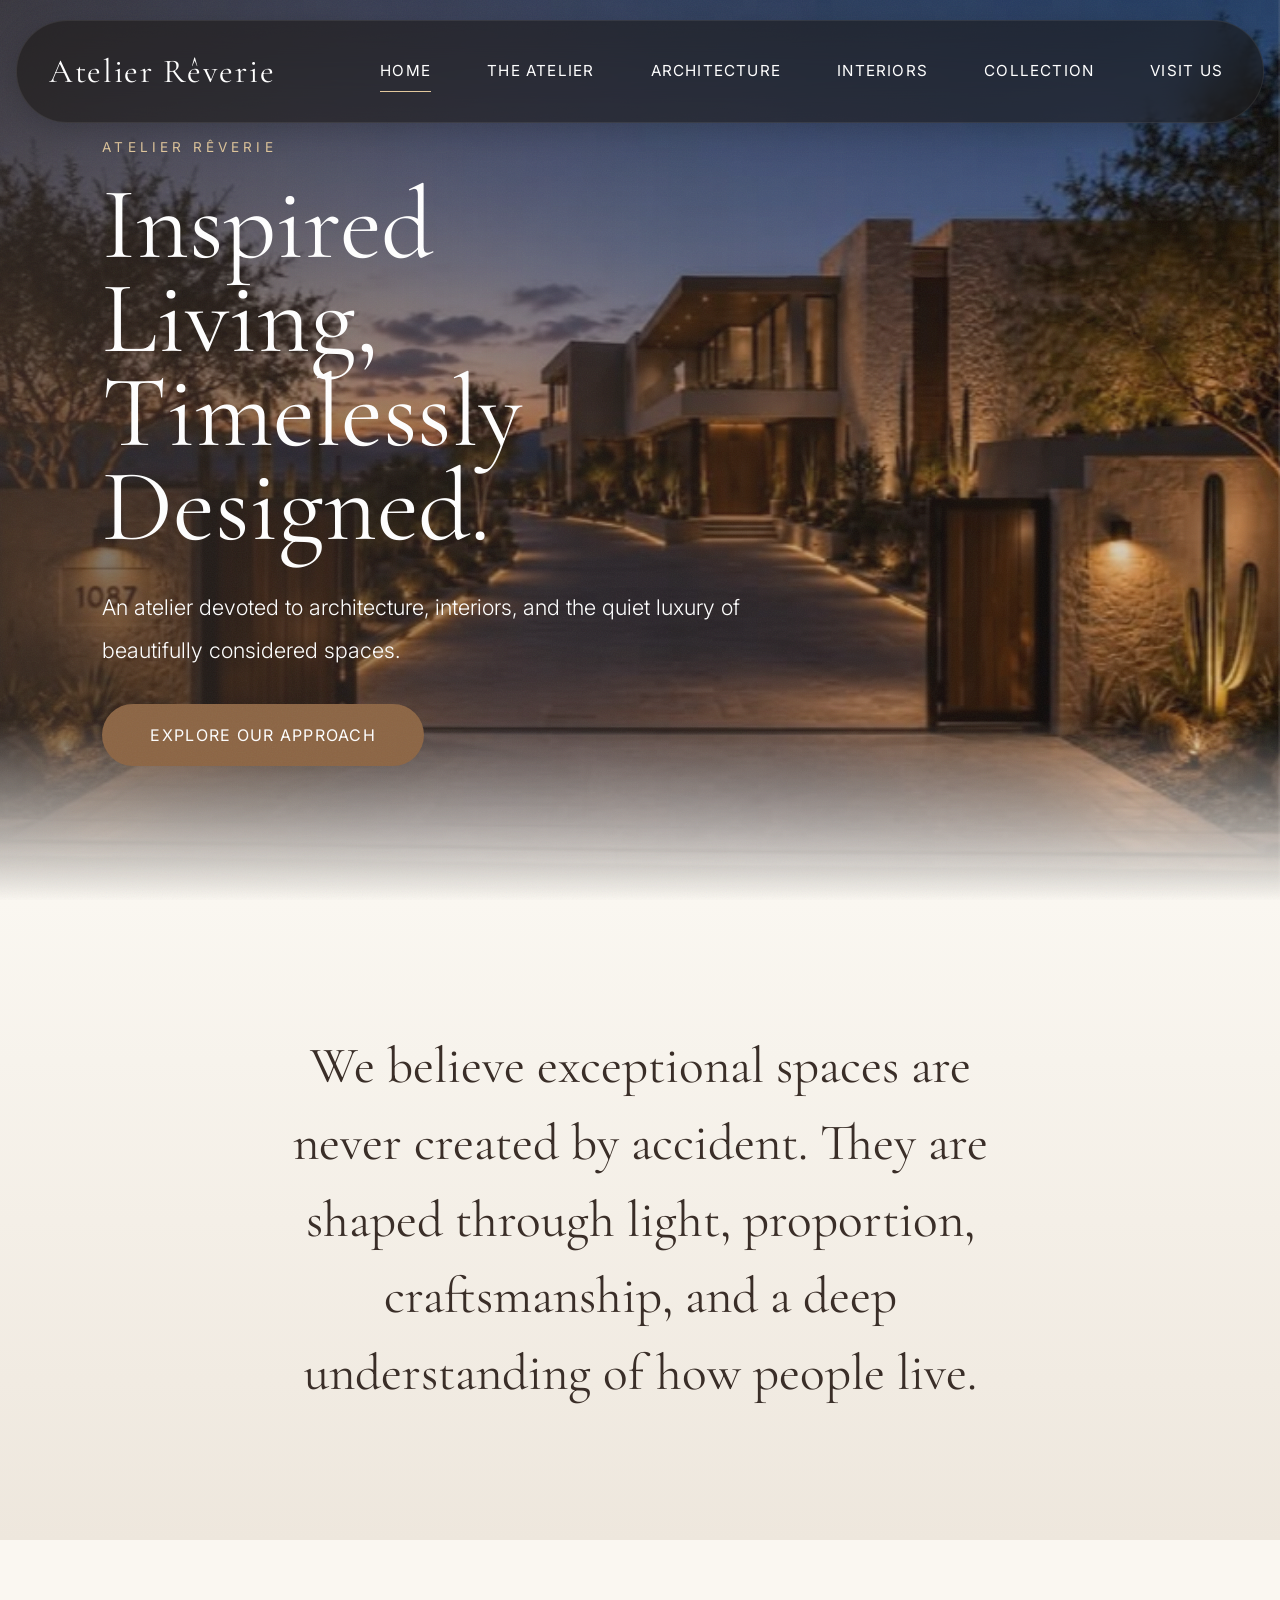
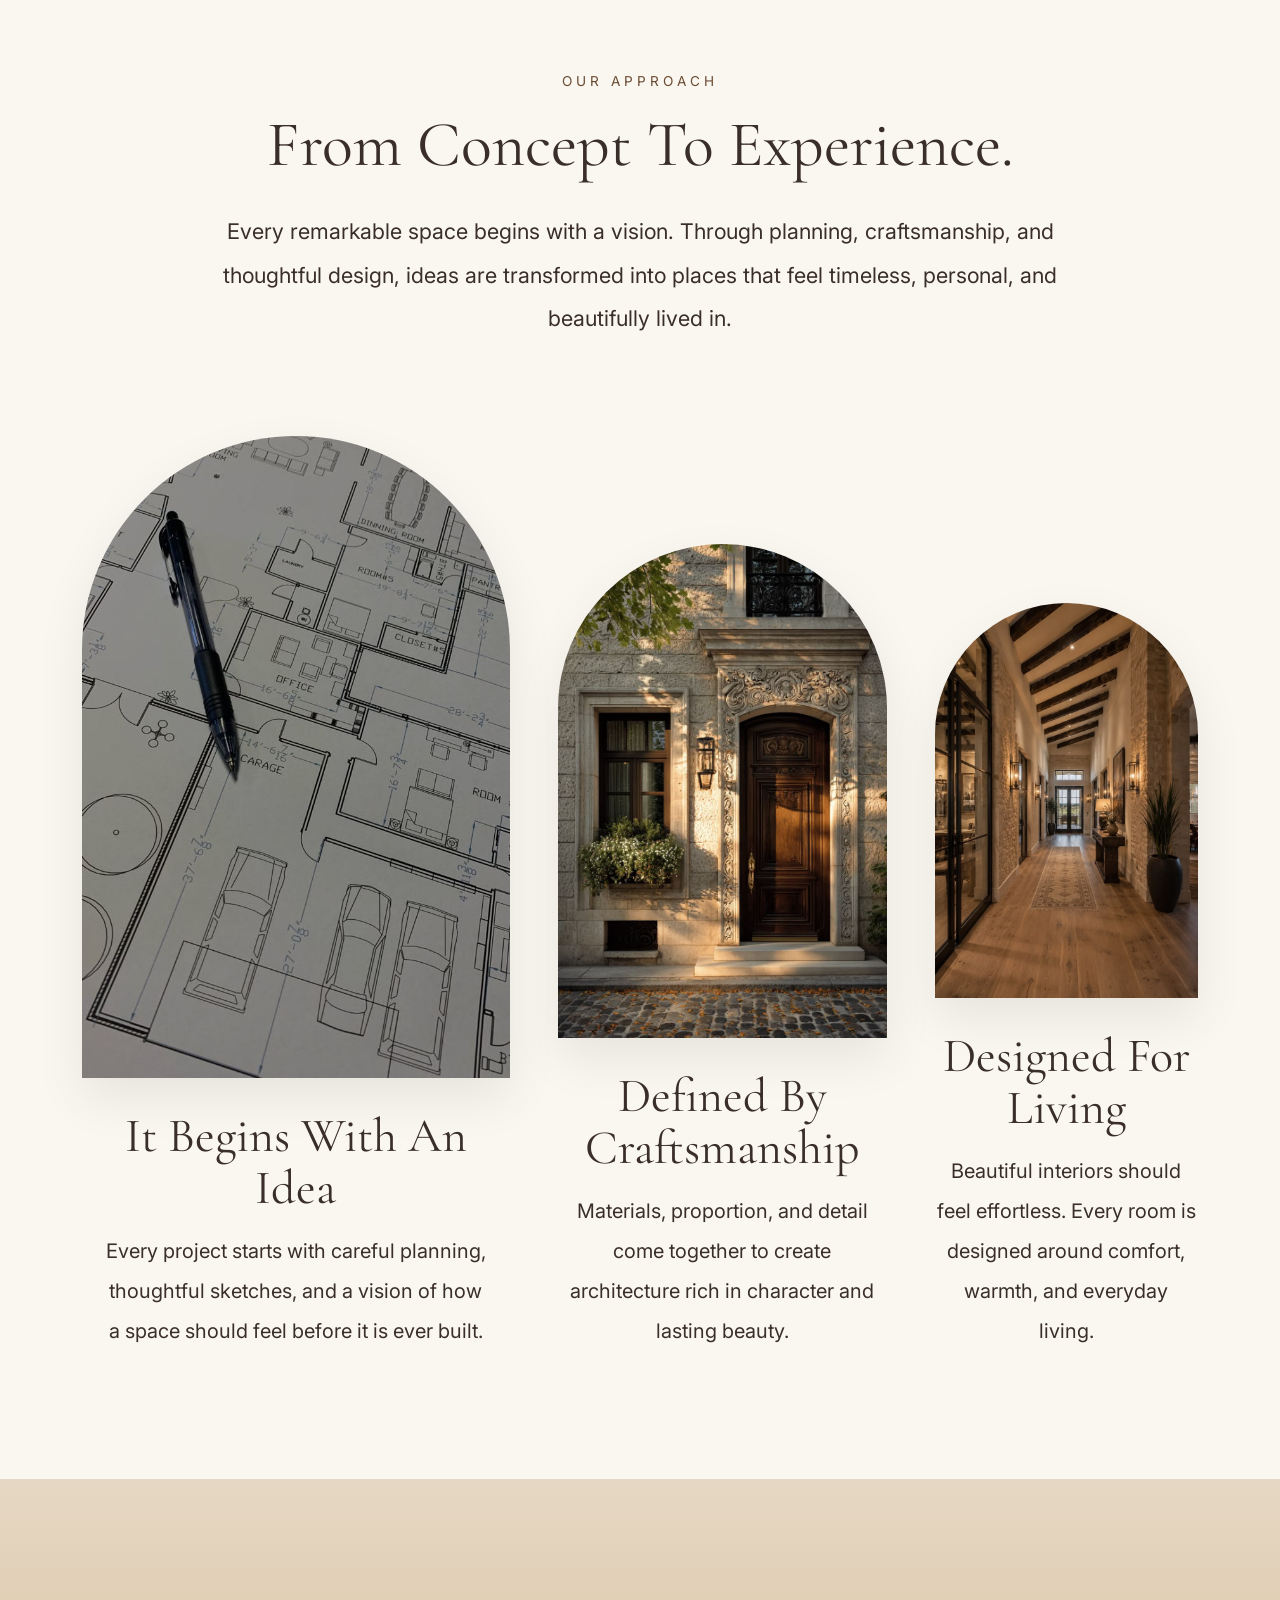
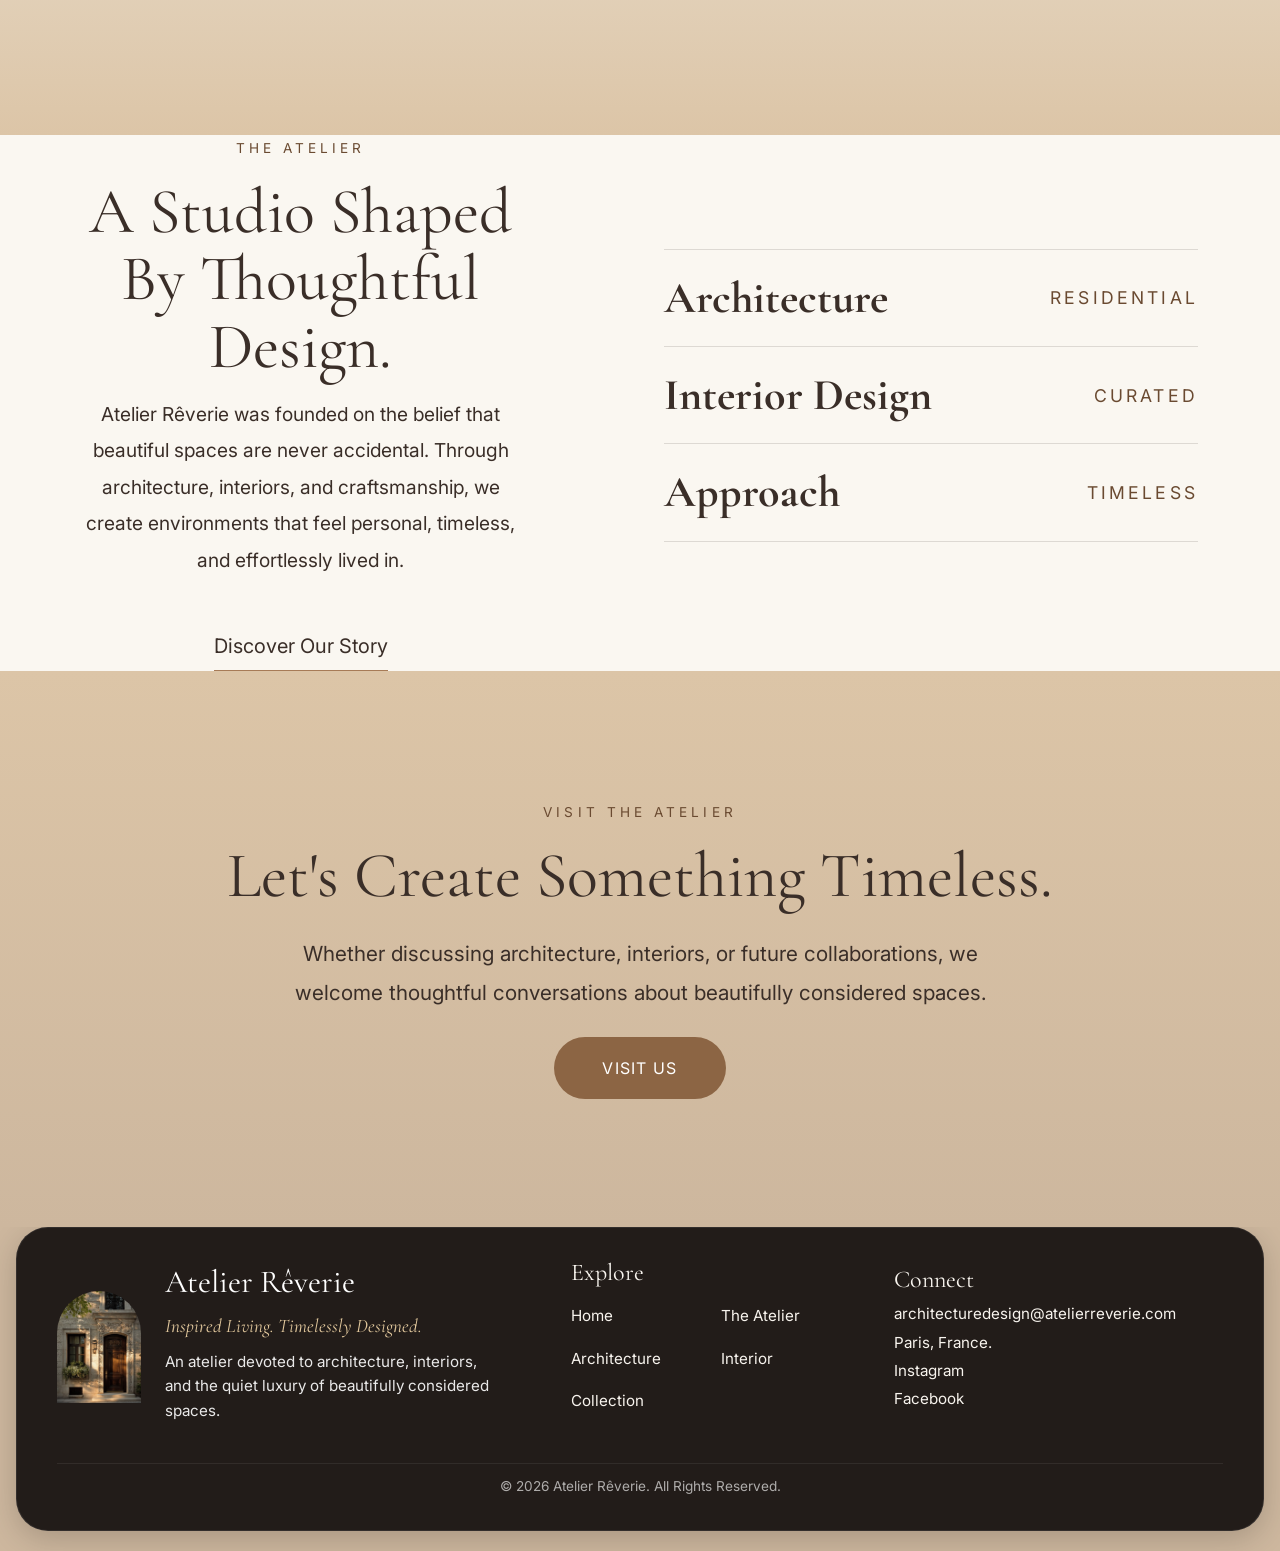
==== index.html @ 996b6b43 "Initial commit: Atelier Reverie website" ====
<!DOCTYPE html>
<html lang="en">
<head>

  <meta charset="utf-8">

  <meta name="viewport" content="width=device-width, initial-scale=1">

  <title>Atelier Rêverie | Inspired living, timelessly designed</title>

  <meta name="description" content="Atelier Rêverie is a Paris architecture and interiors studio creating inspired living, timelessly designed.">

  <link rel="canonical" href="https://example.com/">

  <meta property="og:title" content="Atelier Rêverie">

  <meta property="og:description" content="Inspired living, timelessly designed.">

<link rel="preconnect" href="https://fonts.googleapis.com">

<link rel="preconnect" href="https://fonts.gstatic.com" crossorigin>

<link href="https://fonts.googleapis.com/css2?family=Cormorant+Garamond:wght@400;500&family=Inter:wght@300;400;500&display=swap" rel="stylesheet">

<link href="https://cdn.jsdelivr.net/npm/bootstrap@5.3.3/dist/css/bootstrap.min.css" rel="stylesheet">

<link rel="stylesheet" href="base.css">

<link rel="stylesheet" href="style.css">

<link rel="stylesheet" href="home.css">

<link rel="stylesheet" href="atelier.css">

<link rel= "stylesheet" href="architecture.css">

<link rel= "stylesheet" href= "animations.css">

<link rel="stylesheet" href="contact.css">

<link rel="stylesheet" href="shared.css">



</head>
<body>
  <a class="skip-link" href="#main"></a>

  <!-- ===== HEADER / NAVIGATION ===== -->
  <header class="site-header">
    <nav class="navbar navbar-expand-lg" aria-label="Main navigation">

      <div class="container-xl">

        <a class="navbar-brand" href="index.html">Atelier Rêverie</a>

        <button class="navbar-toggler" type="button"
        
        data-bs-toggle="collapse" 
        
        data-bs-target="#mainNav"
        
        aria-controls="mainNav"
        
        
        aria-expanded="false" aria-label="Toggle navigation">

          <span class="navbar-toggler-icon"></span>

        </button>


        <div class="collapse navbar-collapse justify-content-end"
         id="mainNav">

          <ul class="navbar-nav gap-lg-4">

            <li class="nav-item">

    <a class="nav-link active" href="index.html" aria-current="page">
        Home
    </a>
</li>

<li class="nav-item">
    <a class="nav-link" href="studio.html">
        The Atelier
    </a>
</li>

<li class="nav-item">
    <a class="nav-link" href="architecture.html">
        Architecture
    </a>
</li>

<li class="nav-item">
    <a class="nav-link" href="interior.html">
        Interiors
    </a>
</li>

<li class="nav-item">
    <a class="nav-link" href="collection.html">
        Collection
    </a>
</li>

<li class="nav-item">
    <a class="nav-link" href="contact.html">
         Visit Us
    </a>
</li>

          </ul>
        </div>
      </div>
    </nav>
  </header>

 <main id="main">

    <!-- HERO -->

    <section class="hero" aria-labelledby="hero-title">

        <img
            src="images/hero-image.jpg"
            alt="Luxury contemporary residence illuminated at dusk with warm architecture and landscaped grounds"
            fetchpriority="high">

        <div class="hero__content">

            <span class="section-label">
                ATELIER RÊVERIE
            </span>

            <h1 id="hero-title">
                Inspired Living,<br>
                Timelessly Designed.
            </h1>

            <p>
                An atelier devoted to architecture,
                interiors, and the quiet luxury
                of beautifully considered spaces.
            </p>

            <a href="#approach" class="btn btn-maison">
                Explore Our Approach
            </a>

        </div>

    </section>

    <!-- STATEMENT -->

    <section class="section statement" aria-labelledby="statement-title">

        <div class="container-xl">

            <div class="row justify-content-center">

                <div class="col-lg-8 text-center">

                    <h2 id="statement-title" class="visually-hidden">
                        Our Philosophy
                    </h2>

                    <p class="statement__text">

                        We believe exceptional spaces are never created by accident.
                        They are shaped through light, proportion, craftsmanship,
                        and a deep understanding of how people live.

                    </p>

                </div>

            </div>

        </div>

    </section>

    <!-- OUR APPROACH -->

    <section
        id="approach"
        class="section section--linen"
        aria-labelledby="approach-title">

        <div class="container-xl">

            <div class="text-center mb-5">

                <span class="section-label">
                    OUR APPROACH
                </span>

                <h2 id="approach-title">
                    From Concept To Experience.
                </h2>

                <p class="intro-copy">

                    Every remarkable space begins with a vision.
                    Through planning, craftsmanship, and thoughtful design,
                    ideas are transformed into places that feel timeless,
                    personal, and beautifully lived in.

                </p>

            </div>

            <div class="approach-layout">

                <!-- LARGE -->

                <article class="approach-card approach-card--large">

                    <img
                        src="images/blueprint-image.jpg"
                        alt="Architectural blueprint and planning">

                    <h3>
                        It Begins With An Idea
                    </h3>

                    <p>

                        Every project starts with careful planning,
                        thoughtful sketches, and a vision of how
                        a space should feel before it is ever built.

                    </p>

                </article>

                <!-- MEDIUM -->

                <article class="approach-card approach-card--medium">

                    <img
                        src="images/parisian-door.jpg"
                        alt="Architectural detail and craftsmanship">

                    <h3>
                        Defined By Craftsmanship
                    </h3>

                    <p>

                        Materials, proportion, and detail come together
                        to create architecture rich in character
                        and lasting beauty.

                    </p>

                </article>

                <!-- SMALL -->

                <article class="approach-card approach-card--small">

                    <img
                        src="images/interior-design.jpg"
                        alt="Luxury interior design">

                    <h3>
                        Designed For Living
                    </h3>

                    <p>

                        Beautiful interiors should feel effortless.
                        Every room is designed around comfort,
                        warmth, and everyday living.

                    </p>

                </article>

            </div>

        </div>

    </section>

    <!-- THE ATELIER -->

<section class="section atelier-section" aria-labelledby="studio-title"></section>

        <div class="container-xl">

            <div class="row align-items-center g-5">

                <div class="col-lg-5 text-center">

                    <span class="section-label">
                        THE ATELIER
                    </span>

                    <h2 id="studio-title">
                        A Studio Shaped By Thoughtful Design.
                    </h2>

                    <p>

                        Atelier Rêverie was founded on the belief
                        that beautiful spaces are never accidental.

                        Through architecture, interiors, and craftsmanship,
                        we create environments that feel personal,
                        timeless, and effortlessly lived in.

                    </p>

                    <a class="text-link" href="studio.html">
                        Discover Our Story
                    </a>

                </div>

                <div class="col-lg-6 offset-lg-1">

                    <dl class="facts">

                        <div>
                            <dt>Architecture</dt>
                            <dd>Residential</dd>
                        </div>

                        <div>
                            <dt>Interior Design</dt>
                            <dd>Curated</dd>
                        </div>

                        <div>
                            <dt>Approach</dt>
                            <dd>Timeless</dd>
                        </div>

                    </dl>

                </div>

            </div>

        </div>

    </section>

    <!-- VISIT THE ATELIER -->

    <section class="section visit-studio" aria-labelledby="cta-title">

        <div class="container-xl text-center">

            <span class="section-label">
                VISIT THE ATELIER
            </span>

            <h2 id="cta-title">
                Let's Create Something Timeless.
            </h2>

            <p>

                Whether discussing architecture,
                interiors, or future collaborations,
                we welcome thoughtful conversations
                about beautifully considered spaces.

            </p>

            <a href="contact.html" class="btn btn-maison">
                Visit Us
            </a>

        </div>

    </section>

</main>

 <!-- ===== FOOTER ===== -->
<footer class="site-footer">
  <div class="footer-panel">

    <!-- Brand -->
    <div class="footer-brand-block">
      <img src="images/parisian-door.jpg"
           alt="Carved wooden door of a stone Parisian townhouse"
           class="footer-image" width="84" height="112" loading="lazy">
      <div>
        <p class="footer__brand">Atelier Rêverie</p>
        <p class="footer__tagline">Inspired Living. Timelessly Designed.</p>
        <p class="footer__description">
          An atelier devoted to architecture, interiors, and the quiet luxury of beautifully considered spaces.
        </p>
      </div>
    </div>

    <!-- Navigation -->
    <nav aria-label="Footer navigation">
      <h2 class="footer-heading">Explore</h2>
      <ul class="footer-links">
        <li><a href="index.html">Home</a></li>
        <li><a href="studio.html">The Atelier</a></li>
        <li><a href="architecture.html">Architecture</a></li>
        <li><a href="interior.html">Interior</a></li>
        <li><a href="collection.html">Collection</a></li>
      </ul>
    </nav>

    <!-- Contact -->
    <div>
      <h2 class="footer-heading">Connect</h2>
      <ul class="footer-links footer-links--stack">
        <li><a href="mailto:architecturedesign@atelierreverie.com">architecturedesign@atelierreverie.com</a></li>
        <li>Paris, France.</li>
        <li><a href="#">Instagram</a></li>
        <li><a href="#">Facebook</a></li>
      </ul>
    </div>

    <p class="footer-bottom">&copy; 2026 Atelier Rêverie. All Rights Reserved.</p>
  </div>
</footer>

  <script src="https://cdn.jsdelivr.net/npm/bootstrap@5.3.3/dist/js/bootstrap.bundle.min.js" defer></script>
  <script src="nav.js" defer></script>
  <script src="reveal.js" defer></script>
</body>
</html>
---- base.css ----
/* ========================================
   BASE: reset, grain overlay, accessibility
======================================== */

*,
*::before,
*::after {
    box-sizing: border-box;
}

* {
    margin: 0;
    padding: 0;
}

html {
    scroll-behavior: smooth;
}

/* Film-grain overlay (sits under the fixed header) */
body::before {
    content: "";
    position: fixed;
    inset: 0;
    z-index: 999;
    pointer-events: none;
    opacity: .06;
    background-image: url("data:image/svg+xml,%3Csvg xmlns='http://www.w3.org/2000/svg' width='200' height='200'%3E%3Cfilter id='n'%3E%3CfeTurbulence type='fractalNoise' baseFrequency='.8' numOctaves='2'/%3E%3C/filter%3E%3Crect width='100%25' height='100%25' filter='url(%23n)'/%3E%3C/svg%3E");
}

a {
    transition: color .3s ease, opacity .3s ease;
}

a:focus-visible,
button:focus-visible {
    outline: 2px solid var(--antique-wood);
    outline-offset: 4px;
}

@media (prefers-reduced-motion: reduce) {
    html {
        scroll-behavior: auto;
    }

    *,
    *::before,
    *::after {
        animation-duration: .01ms !important;
        animation-iteration-count: 1 !important;
        transition-duration: .01ms !important;
    }
}
---- style.css ----
:root {
    --ivory-lace: #F8F4EE;
    --soft-linen: #EEE7DD;
    --coconut-cream: #FAF7F1;
    --warm-biscotti: #DCC5A7;
    --oat-latte: #CDB79E;
    --antique-wood: #A77B57;
    --deep-espresso: #3A2E28;
    --savory-sage: #A5AA8A;
    --honey-oatmilk: #E2C89D;

    /* Darker wood tone for small labels (passes contrast on cream and biscotti) */
    --label: #6A4A31;

    /* Scroll blend: each section ends on the colour the next one starts with */
    --blend-0: #FAF7F1;
    --blend-1: #EEE7DD;
    --blend-2: #E6D8C4;
    --blend-3: #DCC5A7;
    --blend-4: #CDB79E;

    --font-display: "Cormorant Garamond", serif;
    --font-body: "Inter", sans-serif;
}

/* ========================================
   BODY
======================================== */

body {
    background: var(--coconut-cream);
    color: var(--deep-espresso);
    font-family: var(--font-body);
    font-size: 1.25rem;
    line-height: 2;
    overflow-x: hidden;
}

/* ========================================
   TYPOGRAPHY
======================================== */

h1,
h2,
h3,
.navbar-brand {
    font-family: var(--font-display);
    font-weight: 400;
}

h1 {
    font-size: clamp(4rem, 8vw, 7rem);
    line-height: .92;
    max-width: 12ch;
    margin-bottom: 1.5rem;
}

h2 {
    font-size: clamp(3rem, 5vw, 5.2rem);
    line-height: 1.05;
    margin-bottom: 1rem;
}

h3 {
    font-size: 2rem;
}

p {
    font-size: 1.2rem;
    line-height: 1.9;
    color: inherit;
}

.hero p,
.site-footer p {
    color: rgba(255, 255, 255, .9);
}

/* ========================================
   HEADER
======================================== */

.site-header {
    position: fixed;
    top: 20px;
    left: 0;
    right: 0;
    z-index: 1000;
}

.navbar {
    width: min(1280px, calc(100% - 2rem));
    margin: auto;
    padding: .75rem 2rem;
    border-radius: 999px;
    background: rgba(25, 20, 18, .55);
    backdrop-filter: blur(20px);
    -webkit-backdrop-filter: blur(20px);
    border: 1px solid rgba(255, 255, 255, .08);
    box-shadow: 0 8px 30px rgba(0, 0, 0, .18);
}

.navbar > .container,
.navbar > .container-xl,
.navbar > .container-fluid {
    max-width: none;
    padding: 0;
}

.navbar-brand {
    color: white !important;
    font-size: 2.1rem;
    letter-spacing: .05em;
}

.nav-link {
    color: white !important;
    font-size: .95rem;
    font-weight: 400;
    letter-spacing: .08em;
    margin-left: 1rem;
    text-transform: uppercase;
    white-space: nowrap;
    transition: .3s ease;
}

.nav-link:hover {
    color: var(--honey-oatmilk) !important;
}

@media (max-width: 991.98px) {
    .navbar { border-radius: 1.75rem; }
    .nav-link { margin-left: 0; }
}

@media (max-width: 576px) {
    .navbar-brand { font-size: 1.8rem; }
}

/* ========================================
   BUTTONS AND LINKS
======================================== */

.btn-maison {
    display: inline-block;
    padding: 1.2rem 3rem;
    background: #8C6544;
    color: white;
    text-decoration: none;
    border: none;
    border-radius: 50px;
    text-transform: uppercase;
    letter-spacing: .08em;
    font-size: 1rem;
    transition: .4s ease;
}

.btn-maison:hover {
    background: #735236;
    transform: translateY(-3px);
    color: white;
}

.text-link {
    display: inline-block;
    margin-top: 2rem;
    font-size: 1.2rem;
    text-decoration: none;
    color: var(--deep-espresso);
    padding-bottom: 4px;
    border-bottom: 1px solid var(--antique-wood);
    transition: .3s ease;
}

.text-link:hover {
    color: var(--antique-wood);
}

/* ========================================
   SECTION SPACING AND LABELS
======================================== */

.section {
    padding: 8rem 0;
}

.section-label {
    display: block;
    margin-bottom: 1rem;
    font-size: .85rem;
    text-transform: uppercase;
    letter-spacing: .3em;
    color: var(--label);
}

.editorial-divider {
    width: 1px;
    height: 120px;
    margin: 0 auto;
    background: var(--antique-wood);
    opacity: .4;
}

/* ========================================
   FOOTER: compact floating panel (mirrors the nav)
======================================== */

.site-footer {
    background: var(--blend-4);
    padding: 0 1rem 1.25rem;
}

.footer-panel {
    max-width: 1280px;
    margin: 0 auto;
    padding: 1.75rem 2.5rem 1rem;
    display: grid;
    grid-template-columns: 1.7fr 1fr 1.2fr;
    gap: 1.5rem 3rem;
    align-items: center;
    border-radius: 2rem;
    background: rgba(25, 20, 18, .95);
    border: 1px solid rgba(255, 255, 255, .08);
    box-shadow: 0 8px 30px rgba(0, 0, 0, .18);
    color: var(--ivory-lace);
}

.footer-panel p {
    line-height: 1.6;
}

.footer-brand-block {
    display: flex;
    align-items: center;
    gap: 1.5rem;
}

.footer-image {
    flex-shrink: 0;
    width: 84px;
    height: 112px;
    object-fit: cover;
    object-position: center top;
    border-radius: 999px 999px 0 0;
}

.footer__brand {
    font-family: var(--font-display);
    font-size: 2rem;
    line-height: 1.1;
    margin-bottom: .25rem;
}

.footer__tagline {
    font-family: var(--font-display);
    font-style: italic;
    font-size: 1.2rem;
    margin-bottom: .5rem;
    color: var(--honey-oatmilk) !important;
}

.footer__description {
    font-size: .95rem;
    max-width: 340px;
}

.footer-heading {
    font-family: var(--font-display);
    font-size: 1.5rem;
    line-height: 1.1;
    margin-bottom: .5rem;
}

.footer-links {
    list-style: none;
    padding: 0;
    display: grid;
    grid-template-columns: 1fr 1fr;
    gap: .15rem 1.5rem;
}

.footer-links a {
    color: var(--ivory-lace);
    text-decoration: none;
    font-size: .95rem;
    line-height: 1.7;
}

.footer-links a:hover {
    color: var(--honey-oatmilk);
}

.footer-links--stack {
    grid-template-columns: 1fr;
}

.footer-links--stack li {
    font-size: .95rem;
    line-height: 1.7;
    overflow-wrap: anywhere;
}

.footer-bottom {
    grid-column: 1 / -1;
    padding-top: .75rem;
    border-top: 1px solid rgba(255, 255, 255, .1);
    text-align: center;
    font-size: .85rem !important;
    opacity: .7;
}

@media (max-width: 991.98px) {
    .footer-panel {
        grid-template-columns: 1fr 1fr;
        padding: 1.5rem;
        border-radius: 1.75rem;
    }

    .footer-brand-block {
        grid-column: 1 / -1;
    }
}

@media (max-width: 576px) {
    .footer-panel {
        grid-template-columns: 1fr;
        gap: 1.25rem;
    }

    .footer-links {
        grid-template-columns: 1fr 1fr;
    }
}
---- home.css ----
/* ========================================
   HERO (bottom edge fades into the next section)
======================================== */

.hero {
    position: relative;
    min-height: 100vh;
    display: flex;
    align-items: center;
    overflow: hidden;
}

.hero img {
    position: absolute;
    inset: 0;
    width: 100%;
    height: 100%;
    object-fit: cover;
    object-position: center center;
}

.hero::after {
    content: "";
    position: absolute;
    inset: 0;
    background: linear-gradient(
        90deg,
        rgba(58, 46, 40, .70) 0%,
        rgba(58, 46, 40, .35) 50%,
        rgba(58, 46, 40, .15) 100%
    );
}

.hero::before {
    content: "";
    position: absolute;
    left: 0;
    right: 0;
    bottom: 0;
    height: 180px;
    z-index: 1;
    pointer-events: none;
    background: linear-gradient(180deg, rgba(250, 247, 241, 0) 0%, var(--blend-0) 100%);
}

.hero__content {
    position: relative;
    z-index: 2;
    color: white;
    max-width: 850px;
    margin-left: 8%;
}

.hero p {
    max-width: 650px;
    font-size: 1.35rem;
    line-height: 2;
    font-weight: 300;
    margin: 2rem 0;
    color: rgba(255, 255, 255, .92);
}

/* ========================================
   PHILOSOPHY   (cream to linen)
======================================== */

.statement {
    background: linear-gradient(180deg, var(--blend-0) 0%, var(--blend-1) 100%);
    text-align: center;
}

.statement__text {
    font-family: var(--font-display);
    font-size: clamp(2.25rem, 4vw, 3.3rem);
    line-height: 1.5;
    max-width: 1000px;
    margin: auto;
}

/* ========================================
   OUR APPROACH   (linen to sand)
======================================== */

.approach-section {
    background: linear-gradient(180deg, var(--blend-1) 0%, var(--blend-2) 100%);
}

.intro-copy {
    max-width: 850px;
    margin: 2rem auto 0;
    text-align: center;
    font-size: 1.35rem;
    line-height: 2;
    color: var(--deep-espresso);
}

.approach-layout {
    display: grid;
    grid-template-columns: 1.3fr 1fr .8fr;
    gap: 3rem;
    align-items: end;
    margin-top: 6rem;
}

.approach-card {
    text-align: center;
}

.approach-card img {
    width: 100%;
    height: auto;
    aspect-ratio: 2 / 3;
    object-fit: cover;
    object-position: center;
    border-radius: 999px 999px 0 0;
    margin-bottom: 2rem;
    box-shadow: 0 20px 50px rgba(0, 0, 0, .08);
    transition: transform .5s ease, box-shadow .5s ease;
}

.approach-card:hover img {
    transform: translateY(-10px);
    box-shadow: 0 35px 70px rgba(0, 0, 0, .15);
}

.approach-card h3 {
    font-family: var(--font-display);
    font-size: 3rem;
    line-height: 1.1;
    margin-bottom: 1rem;
}

.approach-card p {
    max-width: 380px;
    margin: auto;
    font-size: 1.25rem;
    line-height: 2;
}

/* ========================================
   THE ATELIER   (sand to biscotti)
======================================== */

.atelier-section {
    background: linear-gradient(180deg, var(--blend-2) 0%, var(--blend-3) 100%);
}

.atelier-section h2 {
    color: var(--deep-espresso);
}

.atelier-section p {
    color: #4b3a31;
    font-size: 1.35rem;
    line-height: 2;
    max-width: 650px;
    margin-left: auto;
    margin-right: auto;
}

.facts {
    border-top: 1px solid rgba(58, 46, 40, .15);
}

.facts > div {
    display: flex;
    justify-content: space-between;
    align-items: center;
    padding: 1.5rem 0;
    border-bottom: 1px solid rgba(58, 46, 40, .15);
}

.facts dt {
    font-family: var(--font-display);
    font-size: 2.75rem;
    line-height: 1.1;
    color: var(--deep-espresso);
}

.facts dd {
    margin: 0;
    font-size: 1.1rem;
    text-transform: uppercase;
    letter-spacing: .18em;
    color: var(--label);
}

/* ========================================
   VISIT THE ATELIER   (biscotti to oat latte)
======================================== */

.visit-studio {
    background: linear-gradient(180deg, var(--blend-3) 0%, var(--blend-4) 100%);
    text-align: center;
}

.visit-studio h2 {
    color: var(--deep-espresso);
}

.visit-studio p {
    max-width: 750px;
    margin: 1.5rem auto;
    font-size: 1.3rem;
}

.visit-info {
    margin-top: 3rem;
    display: flex;
    justify-content: center;
    gap: 4rem;
    flex-wrap: wrap;
}

.visit-info p {
    margin: 0;
}

/* ========================================
   MOBILE
======================================== */

@media (max-width: 992px) {
    .approach-layout {
        grid-template-columns: 1fr;
        gap: 4rem;
    }

    .approach-card img {
        max-width: 450px;
        margin: 0 auto 2rem;
        height: auto !important;
    }
}

@media (max-width: 768px) {
    .hero {
        text-align: center;
    }

    .hero::before {
        height: 120px;
    }

    .hero__content {
        margin: 0 auto;
        padding: 0 2rem;
    }

    .hero h1 {
        max-width: none;
        font-size: clamp(3.5rem, 12vw, 5rem);
    }

    .hero p {
        font-size: 1.15rem;
        max-width: 100%;
    }

    .intro-copy {
        font-size: 1.15rem;
        padding: 0 1rem;
    }

    .approach-card h3 {
        font-size: 2.25rem;
    }

    .approach-card p {
        max-width: 100%;
        padding: 0 1rem;
    }

    .facts dt {
        font-size: 2rem;
    }

    .facts dd {
        font-size: .95rem;
    }

    .visit-info {
        flex-direction: column;
        gap: 1rem;
    }
}

/* Brand text always readable on the brown */
.navbar-brand,


.navbar-brand:hover,

.navbar-brand:focus { color: #fff !important;
 }

.hero__content,

.hero__content h1,

.hero__content p { color: #fff; 
}

.hero .section-label
 { color: var(--honey-oatmilk);
 }

.site-footer .footer__brand { 
    color: #fff; }
---- atelier.css ----
/* ========================================
   THE ATELIER PAGE
======================================== */

:root {
    --blend-2b: #E1CEB5;
}

/* ========================================
   IMAGES
======================================== */

.arch-img {
    display: block;
    width: 100%;
    height: auto;
    aspect-ratio: 2 / 3;
    object-fit: cover;

    border-radius: 999px 999px 0 0;

    box-shadow:
        0 25px 60px rgba(0,0,0,.08);
}

/* ========================================
   PAGE HERO
======================================== */

.page-hero {

    padding: 11rem 0 7rem;

    background:
    linear-gradient(
        180deg,
        var(--blend-0) 0%,
        var(--blend-1) 100%
    );
}

.page-hero__grid {

    display: grid;

    grid-template-columns: 1.3fr .7fr;

    gap: 5rem;

    align-items: center;
}

.page-hero h1 {

    max-width: 10ch;

    font-size: clamp(5rem, 10vw, 8rem);

    line-height: .92;
}

.page-hero p {

    max-width: 650px;

    font-size: 1.35rem;

    line-height: 2;
}

.page-hero__media {

    max-width: 400px;

    margin-left: auto;
}

/* ====
   PHILOSOPHY
====*/

.philosophy {

    background:
    linear-gradient(
        180deg,
        var(--blend-1) 0%,
        var(--blend-2) 100%
    );
}

.philosophy__grid {

    display: grid;

    grid-template-columns: .9fr 1.1fr;

    gap: 7rem;

    align-items: center;
}
.philosophy > .container-xl{

    max-width: 1350px;

}

.text-link{

    display:inline-block;

    margin-top:2rem;

    font-size:1.25rem;

    text-decoration:none;

    color:var(--deep-espresso);

    border-bottom:1px solid var(--antique-wood);

    padding-bottom:4px;

    transition:.3s ease;
}

.philosophy .text-link,
.work-section .text-link{

    display:block;

    width:fit-content;

    margin:2.5rem auto 0;

}



.text-link:hover{

    background:var(--antique-wood);

    color:white;

}

.philosophy figure {

    max-width: 420px;
    margin-left: auto;
}

.philosophy h2 {

    font-size: clamp(3rem, 5vw, 5rem);

    line-height: 1.05;
}

.philosophy p {

    max-width: 650px;

    margin-bottom: 1.5rem;

    font-size: 1.35rem;

    line-height: 2;
}



/* ========================================
   HOW WE WORK
======================================== */

.work-section {

    background:
    linear-gradient(
        180deg,
        var(--blend-2) 0%,
        var(--blend-2b) 100%
    );
}

.work-section h2 {

    font-size: clamp(3rem, 5vw, 5rem);

    line-height: 1.05;
}

.work-grid {

    display: grid;

    grid-template-columns: repeat(12, 1fr);

    column-gap: 2rem;

    row-gap: 3rem;

    margin-top: 4rem;
}

.work-fig img {

    display: block;

    width: 100%;

    height: auto;

    object-fit: cover;

    filter: sepia(.15) saturate(.9);
}

.work-fig figcaption {

    display: flex;

    justify-content: space-between;

    margin-top: .75rem;

    padding-top: .6rem;

    border-top: 1px solid rgba(58,46,40,.4);

    font-size: .85rem;

    letter-spacing: .14em;

    text-transform: uppercase;
}

.work-fig--materials {

    grid-column: 1 / span 8;

    grid-row: 1;
}

.work-fig--materials img {

    aspect-ratio: 3 / 2;
}

.work-fig--model {

    grid-column: 9 / span 4;

    grid-row: 1 / span 2;

    margin-top: 6rem;
}

.work-fig--model img {

    aspect-ratio: 2 / 3;
}

.work-note {

    grid-column: 1 / span 4;

    grid-row: 2;

    align-self: end;
}

.work-note h3 {

    font-size: 2.8rem;

    line-height: 1.1;

    margin-bottom: 1rem;

    font-family: var(--font-display);
}

.work-note p {

    font-size: 1.35rem;

    line-height: 2;
}

.work-fig--drawings {

    grid-column: 5 / span 4;

    grid-row: 2;
}

.work-fig--drawings img {

    aspect-ratio: 2 / 3;
}

/* ========================================
   PROCESS TIMELINE
======================================== */

.timeline-section {

    background:
    linear-gradient(
        180deg,
        var(--blend-2b) 0%,
        var(--blend-3) 100%
    );
}

.timeline-section h2 {

    font-size: clamp(3rem, 5vw, 5rem);

    line-height: 1.05;
}

.timeline {

    position: relative;

    max-width: 950px;

    margin: 4rem 0 0;

    padding: 0;

    list-style: none;
}

.timeline::before {

    content: "";

    position: absolute;

    top: .5rem;

    bottom: .5rem;

    left: calc(7rem + 1.25rem);

    width: 1px;

    background: var(--antique-wood);

    opacity: .5;
}

.timeline li {

    position: relative;

    display: grid;

    grid-template-columns: 7rem 1fr;

    gap: 0 2.5rem;

    align-items: baseline;

    padding: 1.5rem 0;
}

.timeline li::after {

    content: "";

    position: absolute;

    top: 2.4rem;

    left: calc(7rem + 1.25rem - 5px);

    width: 11px;

    height: 11px;

    border-radius: 50%;

    background: var(--antique-wood);
}

.timeline__year {

    font-family: var(--font-display);

    font-size: 3rem;

    line-height: 1;

    color: var(--antique-wood);
}

.timeline li p {

    max-width: 650px;

    font-size: 1.35rem;

    line-height: 2;
}

/* ========================================
   THE STUDIO
======================================== */

.team-section {

    background:
    linear-gradient(
        180deg,
        #dcc5a7 0%,
        #d2b998 100%
    );
}

.team-section h2 {

    font-size: clamp(3rem, 5vw, 5rem);

    line-height: 1.05;
}

.team-intro {

    max-width: 850px;

    margin: 3rem auto 0;

    text-align: center;

    font-size: 1.35rem;

    line-height: 2;
}

/* ========================================
   CTA
======================================== */

.atelier-cta {

    background: var(--blend-4);

    text-align: center;
}

.atelier-cta h2 {

    font-size: clamp(3rem, 5vw, 5rem);

    line-height: 1.05;
}

.atelier-cta p {

    max-width: 650px;

    margin: 0 auto 2rem;

    font-size: 1.35rem;

    line-height: 2;
}

/* ========================================
   MOBILE
======================================== */

@media (max-width: 991.98px) {

    .page-hero {

        padding: 9rem 0 5rem;
    }

    .page-hero__grid,
    .philosophy__grid {

        grid-template-columns: 1fr;

        gap: 3rem;
    }

    .page-hero__media {

        max-width: 340px;

        margin: 0;
    }

    .work-grid {

        grid-template-columns: repeat(6, 1fr);

        column-gap: 1.5rem;
    }

    .work-fig--materials {
        grid-column: 1 / -1;
    }

    .work-fig--model {
        grid-column: 1 / span 3;
        grid-row: auto;
        margin-top: 0;
        order: 2;
    }

    .work-fig--drawings {
        grid-column: 4 / span 3;
        grid-row: auto;
        order: 3;
    }

    .work-note {
        grid-column: 1 / -1;
        grid-row: auto;
        order: 4;
    }
}

@media (max-width: 768px) {

    .page-hero h1 {

        font-size: clamp(3.5rem, 12vw, 5rem);
    }

    .page-hero p,
    .philosophy p,
    .timeline li p,
    .work-note p,
    .team-intro,
    .atelier-cta p {

        font-size: 1.15rem;

        line-height: 1.9;
    }

    .work-note h3 {

        font-size: 2.2rem;
    }
}

@media (max-width: 576px) {

    .timeline::before,
    .timeline li::after {

        display: none;
    }

    .timeline li {

        grid-template-columns: 1fr;
    }

    .work-fig--model,
    .work-fig--drawings {

        grid-column: 1 / -1;
    }
}
.page-hero { padding: 9rem 0 4.5rem; }
.philosophy, 
.work-section, 
.timeline-section, 
.team-section,
 .atelier-cta {
     padding: 5.5rem 0; }
.work-grid { margin-top: 3rem; row-gap: 2rem; }
.work-fig--model { margin-top: 3.5rem; }
---- architecture.css ----
/*============
   ARCHITECTURE PAGE
========= */

section {
    position: relative;
}

/* =================
   IMAGE SYSTEM
====================*/

.plate {
    margin: 0;
}

.plate img {
    display: block;
    width: 100%;
    height: auto;
    object-fit: cover;
    border-radius: 18px;
    filter: sepia(.12) saturate(.94);
    transition: transform .9s ease, filter .9s ease;
}

.plate:hover img {
    transform: scale(1.02);
    filter: sepia(0) saturate(1.05);
}

.plate figcaption {
    position: relative;
    z-index: 1;
    margin-top: 1rem;
    padding-top: .9rem;
    display: flex;
    justify-content: space-between;
    gap: 1rem;
    border-top: 1px solid rgba(58, 46, 40, .35);
    font-size: .8rem;
    letter-spacing: .16em;
    text-transform: uppercase;
    color: var(--label);
}

.curtain[data-reveal].is-armed {
    opacity: 1;
    transform: none;
}

@keyframes uncover {
    from { clip-path: inset(0 0 100% 0); }
    to   { clip-path: inset(0); }
}

@supports (animation-timeline: view()) {
    .curtain img {
        animation: uncover linear both;
        animation-timeline: view();
        animation-range: entry 0% entry 60%;
    }
}

/* ========================================
   HERO   (fades into the first stage)
======================================== */

.arch-hero {
    position: relative;
    min-height: 100vh;
    display: flex;
    align-items: flex-end;
    overflow: hidden;
    color: white;
    background: var(--deep-espresso);
}

.arch-hero > img {
    position: absolute;
    inset: 0;
    width: 100%;
    height: 100%;
    object-fit: cover;
    object-position: center 55%;
    animation: settle 2.8s ease-out both;
}

.arch-hero::after {
    content: "";
    position: absolute;
    inset: 0;
    background: linear-gradient(180deg, rgba(58, 46, 40, .45) 0%, rgba(58, 46, 40, .15) 40%, rgba(58, 46, 40, .65) 100%);
}

.arch-hero::before {
    content: "";
    position: absolute;
    left: 0;
    right: 0;
    bottom: 0;
    height: 180px;
    z-index: 1;
    pointer-events: none;
    background: linear-gradient(180deg, rgba(250, 247, 241, 0) 0%, var(--blend-0) 100%);
}

.arch-hero__content {
    position: relative;
    z-index: 2;
    width: 100%;
    padding: 0 8% 10rem;
}

.arch-hero__content > * {
    animation: rise 1.1s ease-out both;
}

.arch-hero__content > :nth-child(1) { animation-delay: .3s; }
.arch-hero__content > :nth-child(2) { animation-delay: .5s; }
.arch-hero__content > :nth-child(3) { animation-delay: .8s; }

.arch-hero .section-label {
    color: var(--honey-oatmilk);
}

.arch-hero h1 {
    max-width: 11ch;
    margin-bottom: 2rem;
    font-size: clamp(4.5rem, 11vw, 9rem);
    line-height: .9;
}

/* ========================================
   STAGES   (each ends on the colour the next begins with)
======================================== */

.stage--begin { background: linear-gradient(180deg, var(--blend-0) 0%, var(--blend-1) 100%); }
.stage--plan  { background: linear-gradient(180deg, var(--blend-1) 0%, var(--blend-2) 100%); }
.stage--build { background: linear-gradient(180deg, var(--blend-2) 0%, var(--blend-3) 100%); }
.stage--home  { background: linear-gradient(180deg, var(--blend-3) 0%, var(--blend-4) 100%); }

/* ========================================
   PAIR: one wide image beside one that fills the same height
======================================== */

.pair {
    display: grid;
    grid-template-columns: repeat(12, 1fr);
    column-gap: 2.5rem;
    align-items: stretch;
    margin-top: 3.5rem;
}

.pair .plate {
    display: flex;
    flex-direction: column;
}

.pair__wide {
    grid-column: 1 / span 7;
}

.pair__wide > img {
    flex: none;
    height: auto;
    aspect-ratio: 3 / 2;
}

.pair__narrow {
    grid-column: 8 / span 5;
}

.pair__narrow img {
    flex: 1 1 0;
    height: 0;
    min-height: 0;
    object-position: 55% center;
}

.pair--home .pair__wide { grid-column: 1 / span 8; }
.pair--home .pair__narrow { grid-column: 9 / span 4; }
.pair--home .pair__narrow img { object-position: center 30%; }

/* ========================================
   THE PLAN
======================================== */

.plan__hero {
    margin-top: 3.5rem;
}

.plan__hero img {
    aspect-ratio: 2 / 1;
    object-position: center 65%;
}

.plan__rooms {
    display: grid;
    grid-template-columns: repeat(3, 1fr);
    gap: 2.5rem;
    margin-top: 3rem;
}

.plan__rooms img {
    aspect-ratio: 4 / 3;
    filter: none;
}

/* ========================================
   THE BUILD
======================================== */

.build__wide {
    margin-top: 3.5rem;
}

.build__wide img {
    aspect-ratio: 2 / 1;
    object-position: center 55%;
}

.steps {
    display: grid;
    grid-template-columns: repeat(4, 1fr);
    gap: 2rem;
    margin: 3.5rem 0 0;
    padding: 0;
    list-style: none;
}

.steps li {
    position: relative;
    padding-top: 1.5rem;
    border-top: 1px solid rgba(58, 46, 40, .45);
    font-family: var(--font-display);
    font-size: 2rem;
}

.steps li::before {
    content: "";
    position: absolute;
    top: -6px;
    left: 0;
    width: 11px;
    height: 11px;
    border-radius: 50%;
    background: var(--antique-wood);
}

/* ========================================
   THE HOME: slider, courtyard, gallery
======================================== */

.compare {
    --pos: 50%;
    position: relative;
    flex: none;
    aspect-ratio: 3 / 2;
    overflow: hidden;
    border-radius: 18px;
    background: var(--soft-linen);
}

.compare .compare__img {
    position: absolute;
    inset: 0;
    width: 100%;
    height: 100%;
    aspect-ratio: auto;
    border-radius: 0;
    transform: none;
}

.compare:hover .compare__img {
    transform: none;
}

.compare__after {
    clip-path: inset(0 0 0 var(--pos));
}

.compare__handle {
    position: absolute;
    top: 0;
    bottom: 0;
    left: var(--pos);
    width: 2px;
    background: #fff;
    transform: translateX(-1px);
    pointer-events: none;
}

.compare__handle::after {
    content: "\2194";
    position: absolute;
    top: 50%;
    left: 50%;
    width: 46px;
    height: 46px;
    display: flex;
    align-items: center;
    justify-content: center;
    transform: translate(-50%, -50%);
    border-radius: 50%;
    background: #fff;
    color: var(--deep-espresso);
    font-size: 1.2rem;
    box-shadow: 0 4px 18px rgba(58, 46, 40, .3);
}

.compare:focus-within .compare__handle::after {
    outline: 2px solid var(--antique-wood);
    outline-offset: 3px;
}

.compare__tag {
    position: absolute;
    top: 1rem;
    padding: .25rem .8rem;
    border-radius: 999px;
    background: rgba(58, 46, 40, .75);
    color: var(--coconut-cream);
    font-size: .75rem;
    letter-spacing: .16em;
    text-transform: uppercase;
    pointer-events: none;
}

.compare__tag--before { left: 1rem; }
.compare__tag--after { right: 1rem; }

.compare__range {
    position: absolute;
    inset: 0;
    width: 100%;
    height: 100%;
    margin: 0;
    opacity: 0;
    cursor: ew-resize;
}

.home__gallery {
    display: grid;
    grid-template-columns: repeat(3, 1fr);
    gap: 2.5rem;
    margin-top: 3.5rem;
}

.home__gallery img {
    aspect-ratio: 4 / 5;
}

.pos-left { object-position: 35% center; }
.pos-right { object-position: 70% center; }

/* ========================================
   CALL TO ACTION   (flat oat latte, meets the footer)
======================================== */

.arch-cta {
    padding: 7rem 0;
    background: var(--blend-4);
    text-align: center;
}

.arch-cta h2 {
    max-width: 16ch;
    margin: 0 auto 2rem;
}

/* ========================================
   STAGE MARKER (right edge, wide screens only)
======================================== */

.journey {
    position: fixed;
    top: 50%;
    right: 1rem;
    z-index: 900;
    transform: translateY(-50%);
    opacity: 0;
    visibility: hidden;
    transition: opacity .5s ease, visibility .5s ease;
}

.journey.is-visible {
    opacity: 1;
    visibility: visible;
}

.journey ol {
    display: flex;
    flex-direction: column;
    align-items: flex-end;
    gap: 1.4rem;
    margin: 0;
    padding: 0;
    list-style: none;
}

.journey a {
    display: flex;
    align-items: center;
    gap: .75rem;
    text-decoration: none;
    font-size: .75rem;
    letter-spacing: .16em;
    text-transform: uppercase;
    color: var(--deep-espresso);
}

.journey a::after {
    content: "";
    width: 12px;
    height: 12px;
    border: 1px solid var(--deep-espresso);
    border-radius: 50%;
    transition: background .3s ease;
}

.journey a span {
    opacity: 0;
    transform: translateX(.5rem);
    transition: opacity .3s ease, transform .3s ease;
}

.journey a:hover span,
.journey a:focus-visible span,
.journey a[aria-current="true"] span {
    opacity: 1;
    transform: none;
}

.journey a[aria-current="true"]::after {
    background: #C99191;
}

@media (max-width: 1399.98px) {
    .journey { display: none; }
}

/*========================================
   TABLETS
========================================*/

@media (max-width: 991.98px) {
    .pair {
        grid-template-columns: 1fr;
        row-gap: 2.5rem;
    }

    .pair__wide,
    .pair__narrow,
    .pair--home .pair__wide,
    .pair--home .pair__narrow {
        grid-column: auto;
    }

    .pair__narrow img {
        flex: none;
        height: auto;
        aspect-ratio: 4 / 3;
    }

    .pair--home .pair__narrow img {
        aspect-ratio: 4 / 5;
    }

    .steps {
        grid-template-columns: repeat(2, 1fr);
        row-gap: 2.5rem;
    }
}

/*========================================
   MOBILE
========================================*/

@media (max-width: 767.98px) {
    .plan__rooms,
    .home__gallery {
        grid-template-columns: 1fr;
        gap: 2rem;
    }

    .plan__hero img,
    .build__wide img {
        aspect-ratio: 4 / 3;
    }

    .home__gallery img {
        aspect-ratio: 4 / 3;
    }
}

@media (max-width: 575.98px) {
    .arch-hero__content {
        padding-bottom: 8rem;
    }

    .steps li {
        font-size: 1.6rem;
    }
}
---- animations.css ----
/* ========================================
   ANIMATIONS (load this file last)
======================================== */

@keyframes settle {
    from { transform: scale(1.06); }
    to   { transform: scale(1); }
}

@keyframes rise {
    from { opacity: 0; transform: translateY(1.5rem); }
    to   { opacity: 1; transform: none; }
}

/* Homepage hero: image settles, text rises in sequence */
.hero > img {
    animation: settle 2.4s ease-out both;
}

.hero__content > * {
    animation: rise 1.1s ease-out both;
}

.hero__content > :nth-child(1) { animation-delay: .3s; }
.hero__content > :nth-child(2) { animation-delay: .5s; }
.hero__content > :nth-child(3) { animation-delay: .7s; }
.hero__content > :nth-child(4) { animation-delay: .9s; }

/* Inner page hero */
.page-hero__text > * {
    animation: rise 1.1s ease-out both;
}

.page-hero__text > :nth-child(1) { animation-delay: .2s; }
.page-hero__text > :nth-child(2) { animation-delay: .4s; }
.page-hero__text > :nth-child(3) { animation-delay: .6s; }

.page-hero__media {
    animation: rise 1.3s .5s ease-out both;
}

/* Scroll reveal (needs js/reveal.js and a data-reveal attribute) */
.js [data-reveal] {
    opacity: 0;
    transform: translateY(1.5rem);
    transition: opacity .9s ease, transform .9s ease;
}

.js [data-reveal].is-visible {
    opacity: 1;
    transform: none;
}

/* Never hide content if scripts are off */
@media (scripting: none) {
    [data-reveal] {
        opacity: 1;
        transform: none;
    }
}

/* ========================================
   ANIMATIONS (load this file last)
======================================== */

@keyframes settle {
    from { transform: scale(1.06); }
    to   { transform: scale(1); }
}

@keyframes rise {
    from { opacity: 0; transform: translateY(1.5rem); }
    to   { opacity: 1; transform: none; }
}

/* Homepage hero: image settles, text rises in sequence */
.hero > img {
    animation: settle 2.4s ease-out both;
}

.hero__content > * {
    animation: rise 1.1s ease-out both;
}

.hero__content > :nth-child(1) { animation-delay: .3s; }
.hero__content > :nth-child(2) { animation-delay: .5s; }
.hero__content > :nth-child(3) { animation-delay: .7s; }
.hero__content > :nth-child(4) { animation-delay: .9s; }

/* Inner page hero */
.page-hero__text > * {
    animation: rise 1.1s ease-out both;
}

.page-hero__text > :nth-child(1) { animation-delay: .2s; }
.page-hero__text > :nth-child(2) { animation-delay: .4s; }
.page-hero__text > :nth-child(3) { animation-delay: .6s; }

.page-hero__media {
    animation: rise 1.3s .5s ease-out both;
}

/* Scroll reveal (needs js/reveal.js and a data-reveal attribute) */
[data-reveal].is-armed {
    opacity: 0;
    transform: translateY(1.5rem);
    transition: opacity .9s ease, transform .9s ease;
}

[data-reveal].is-armed.is-visible {
    opacity: 1;
    transform: none;
}

/* Never hide content if scripts are off */
@media (scripting: none) {
    [data-reveal] {
        opacity: 1;
        transform: none;
    }
}
---- contact.css ----
/* ========================================
   CONTACT PAGE
   Backgrounds chain through --blend-0 to --blend-4
======================================== */

/* ========================================
   HERO   (cream to linen)
======================================== */

.contact-hero {
    padding: 11rem 0 6rem;
    background: linear-gradient(180deg, var(--blend-0) 0%, var(--blend-1) 100%);
}

.contact-hero h1 {
    max-width: 14ch;
    font-size: clamp(3.5rem, 7vw, 6rem);
    line-height: .95;
}

.contact-hero p {
    max-width: 620px;
}

/* ========================================
   FORM AND DETAILS   (linen to sand)
======================================== */

.contact-main {
    background: linear-gradient(180deg, var(--blend-1) 0%, var(--blend-2) 100%);
}

.contact__grid {
    display: grid;
    grid-template-columns: 1.15fr .85fr;
    gap: 5rem;
    align-items: start;
}

.contact-form {
    padding: 3rem;
    border: 1px solid rgba(58, 46, 40, .12);
    border-radius: 24px;
    background: rgba(255, 255, 255, .5);
}

.contact-form h2 {
    margin-bottom: 2rem;
    font-size: clamp(2.2rem, 3.5vw, 3rem);
}

.field-row {
    display: grid;
    grid-template-columns: 1fr 1fr;
    gap: 0 2rem;
}

.field {
    margin-bottom: 1rem;
}

.field label {
    display: block;
    margin-bottom: .25rem;
    font-size: .8rem;
    letter-spacing: .16em;
    text-transform: uppercase;
    color: var(--label);
}

.field input,
.field select,
.field textarea {
    width: 100%;
    padding: .7rem 0;
    border: 0;
    border-bottom: 1px solid rgba(58, 46, 40, .55);
    border-radius: 0;
    background: transparent;
    font: inherit;
    font-size: 1.1rem;
    line-height: 1.5;
    color: var(--deep-espresso);
}

.field textarea {
    resize: vertical;
}

.field input:focus-visible,
.field select:focus-visible,
.field textarea:focus-visible {
    outline: 2px solid var(--antique-wood);
    outline-offset: 4px;
}

.field.is-invalid input,
.field.is-invalid textarea {
    border-bottom-color: #8A2F2F;
}

/* Reserved height so messages don't push the layout around */
.field__error {
    min-height: 1.5rem;
    margin: .35rem 0 0;
    font-size: .9rem;
    line-height: 1.4;
    color: #8A2F2F;
}

.contact-form .btn-maison {
    margin-top: .75rem;
    cursor: pointer;
}

.contact-form .btn-maison:disabled {
    opacity: .6;
    cursor: wait;
    transform: none;
}

.form-status {
    display: none;
    margin-top: 1.5rem;
    padding: 1rem 1.25rem;
    border-radius: 14px;
    font-size: 1.05rem;
    line-height: 1.6;
}

.form-status.is-success {
    display: block;
    background: rgba(165, 170, 138, .4);
}

.form-status.is-error {
    display: block;
    background: rgba(201, 145, 145, .35);
}

.contact__info {
    position: sticky;
    top: 8rem;
}

.contact__info h2 {
    font-size: clamp(2.2rem, 3.5vw, 3rem);
}

.info {
    margin: 2rem 0 0;
    border-top: 1px solid rgba(58, 46, 40, .4);
}

.info > div {
    padding: 1rem 0;
    border-bottom: 1px solid rgba(58, 46, 40, .2);
}

.info dt {
    margin-bottom: .25rem;
    font-size: .8rem;
    letter-spacing: .16em;
    text-transform: uppercase;
    color: var(--label);
}

.info dd {
    margin: 0;
    font-size: 1.1rem;
    line-height: 1.6;
    overflow-wrap: anywhere;
}

.info address {
    margin: 0;
    font-style: normal;
}

.info a {
    color: var(--deep-espresso);
    text-decoration: underline;
    text-decoration-color: var(--antique-wood);
    text-underline-offset: 4px;
}

.info a:hover {
    color: var(--antique-wood);
}

/* ========================================
   WHAT HAPPENS NEXT   (sand to biscotti)
======================================== */

.next {
    background: linear-gradient(180deg, var(--blend-2) 0%, var(--blend-3) 100%);
}

.next__list {
    display: grid;
    grid-template-columns: repeat(3, 1fr);
    gap: 3rem;
    margin: 3.5rem 0 0;
    padding: 0;
    list-style: none;
}

.next__list li {
    position: relative;
    padding-top: 1.75rem;
    border-top: 1px solid rgba(58, 46, 40, .45);
}

.next__list li::before {
    content: "";
    position: absolute;
    top: -6px;
    left: 0;
    width: 11px;
    height: 11px;
    border-radius: 50%;
    background: var(--antique-wood);
}

.next__list h3 {
    margin-bottom: .5rem;
    font-size: 2.2rem;
}

.next__list p {
    font-size: 1.1rem;
    line-height: 1.8;
}

/* ========================================
   CLOSING   (biscotti to oat latte, meets the footer)
======================================== */

.contact-close {
    padding: 7rem 0;
    background: linear-gradient(180deg, var(--blend-3) 0%, var(--blend-4) 100%);
    text-align: center;
}

.contact-close h2 {
    max-width: 16ch;
    margin: 0 auto 1rem;
}

.contact-close p {
    max-width: 520px;
    margin: 0 auto 2rem;
}

/* ========================================
   TABLETS AND MOBILE
======================================== */

@media (max-width: 991.98px) {
    .contact-hero {
        padding: 9rem 0 4rem;
    }

    .contact__grid {
        grid-template-columns: 1fr;
        gap: 3.5rem;
    }

    .contact__info {
        position: static;
    }

    .next__list {
        grid-template-columns: 1fr;
        gap: 2.5rem;
    }
}

@media (max-width: 575.98px) {
    .contact-form {
        padding: 2rem 1.5rem;
    }

    .field-row {
        grid-template-columns: 1fr;
    }
}
---- shared.css ----
/* ========================================
   SHARED: glass navigation and footer touches
   Load after style.css on every page so the header looks the same everywhere.
======================================== */

.site-header {
    position: fixed;
    top: 20px;
    left: 0;
    right: 0;
    z-index: 1000;
}

.navbar {
    width: min(1280px, calc(100% - 2rem));
    margin: auto;
    padding: .75rem 2rem;
    border: 1px solid rgba(255, 255, 255, .08);
    border-radius: 999px;
    background: rgba(25, 20, 18, .55);
    -webkit-backdrop-filter: blur(20px);
    backdrop-filter: blur(20px);
    box-shadow: 0 8px 30px rgba(0, 0, 0, .18);
}

.navbar > .container,
.navbar > .container-xl,
.navbar > .container-fluid {
    max-width: none;
    padding: 0;
}

.navbar-brand {
    color: #fff !important;
    font-family: var(--font-display);
    font-size: 2.1rem;
    letter-spacing: .05em;
}

.navbar-nav {
    align-items: center;
}

.nav-link {
    position: relative;
    margin-left: 1rem;
    color: #fff !important;
    font-size: .95rem;
    font-weight: 400;
    letter-spacing: .08em;
    text-transform: uppercase;
    white-space: nowrap;
    transition: color .3s ease;
}

.nav-link:hover,
.nav-link:focus-visible {
    color: var(--honey-oatmilk) !important;
}

/* The page you are on gets a fine underline */
.nav-link[aria-current="page"]::after {
    content: "";
    position: absolute;
    left: .5rem;
    right: .5rem;
    bottom: .15rem;
    height: 1px;
    background: var(--honey-oatmilk);
}

.navbar :focus-visible {
    outline: 2px solid var(--honey-oatmilk);
    outline-offset: 4px;
}

.navbar-toggler {
    border-color: rgba(255, 255, 255, .5);
}

.navbar-toggler-icon {
    filter: invert(1);
}

@media (min-width: 992px) and (max-width: 1199.98px) {
    .navbar-brand { font-size: 1.8rem; }
    .nav-link { margin-left: .5rem; font-size: .85rem; }
}

@media (max-width: 991.98px) {
    .navbar { border-radius: 1.75rem; }
    .nav-link { margin-left: 0; }
    .navbar-nav { align-items: flex-start; padding: .75rem 0 .5rem; }
}

@media (max-width: 575.98px) {
    .navbar { padding: .6rem 1.25rem; }
    .navbar-brand { font-size: 1.8rem; }
}

/* Footer: social links side by side */
.footer-social a + a {
    margin-left: 1.25rem;
}
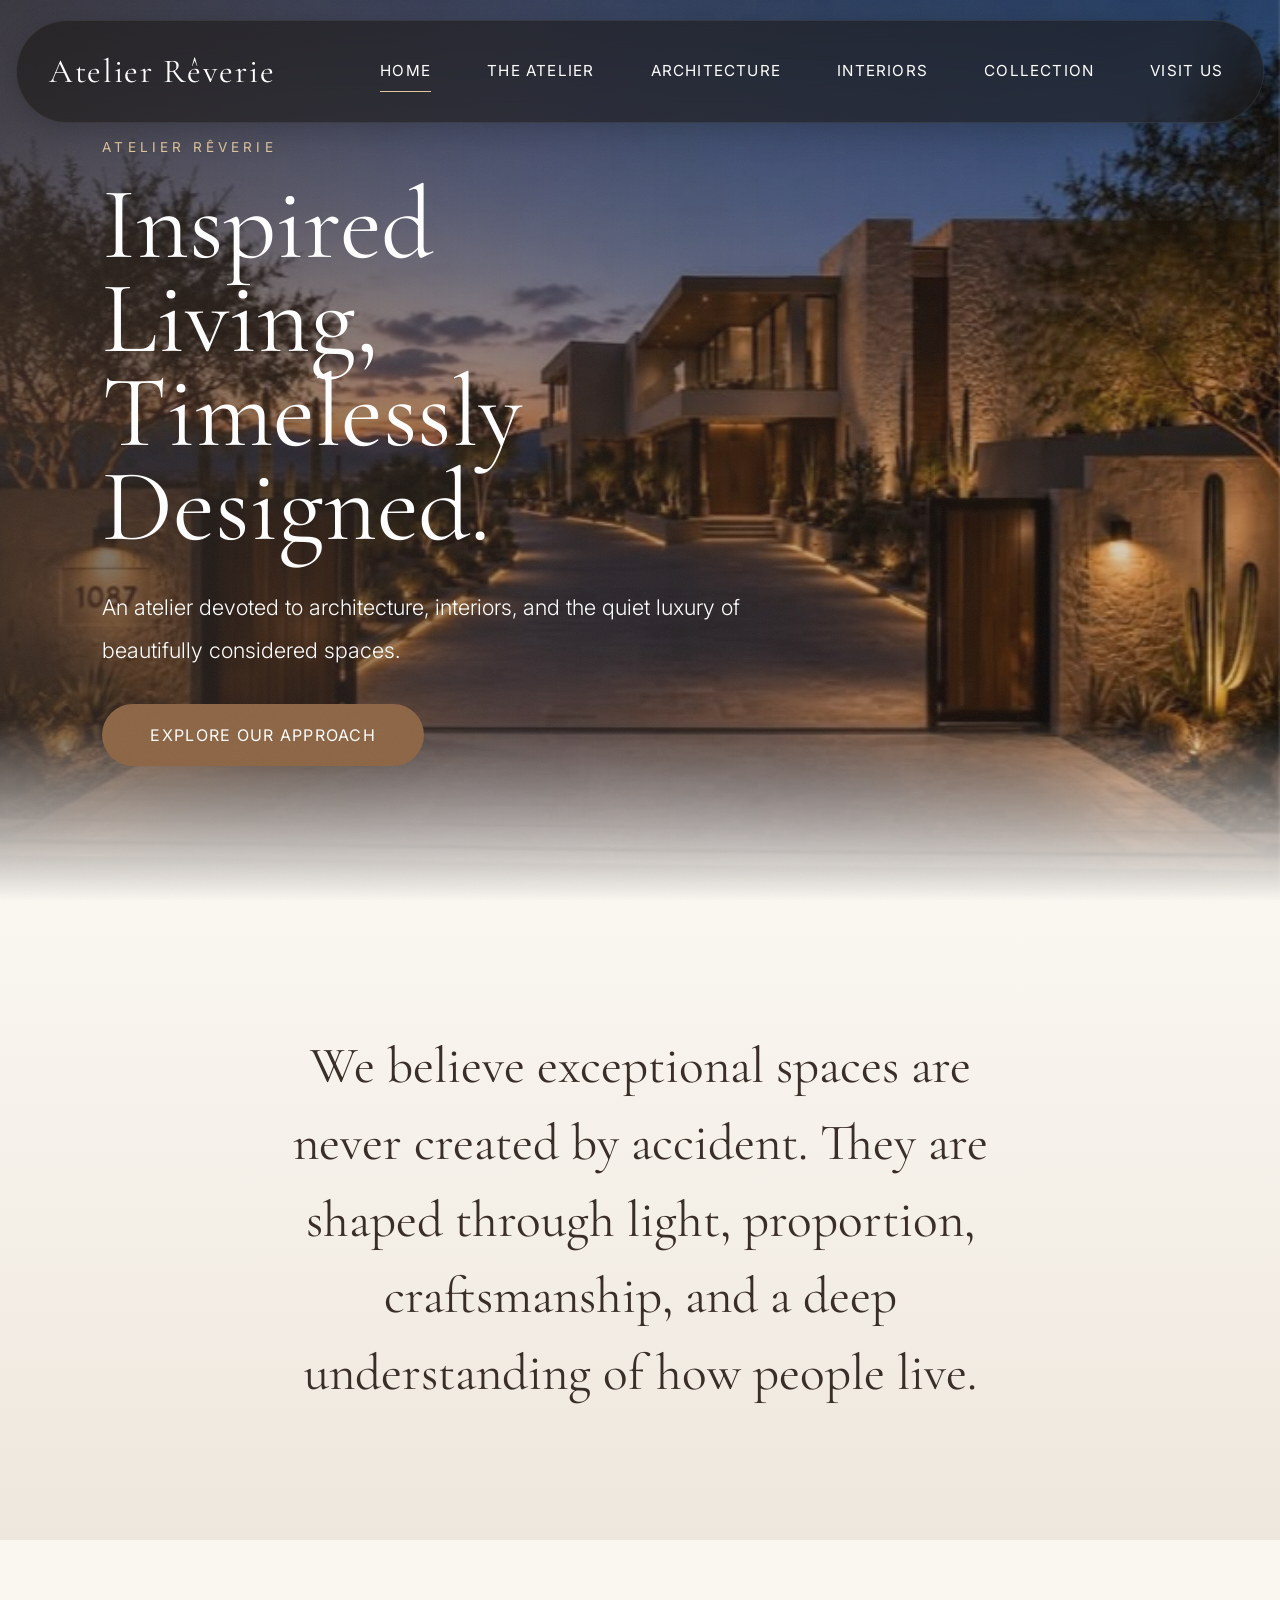
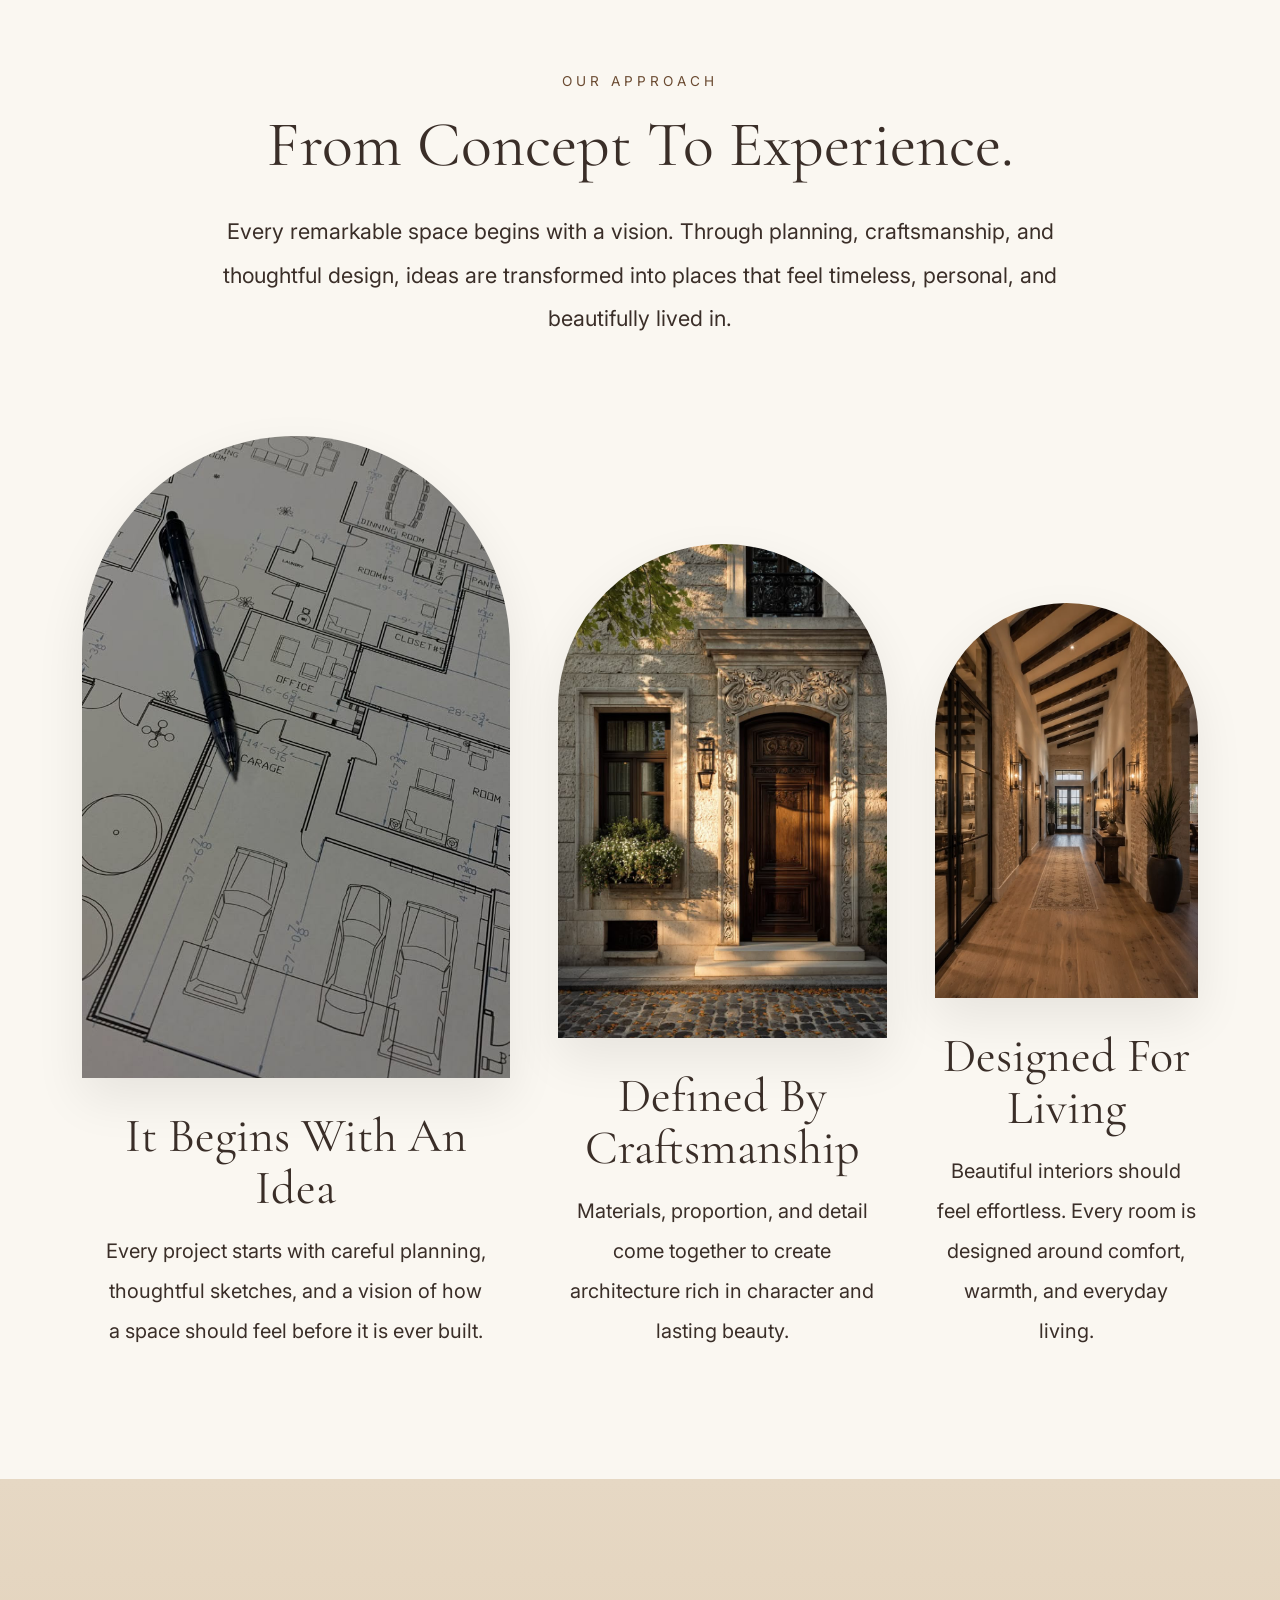
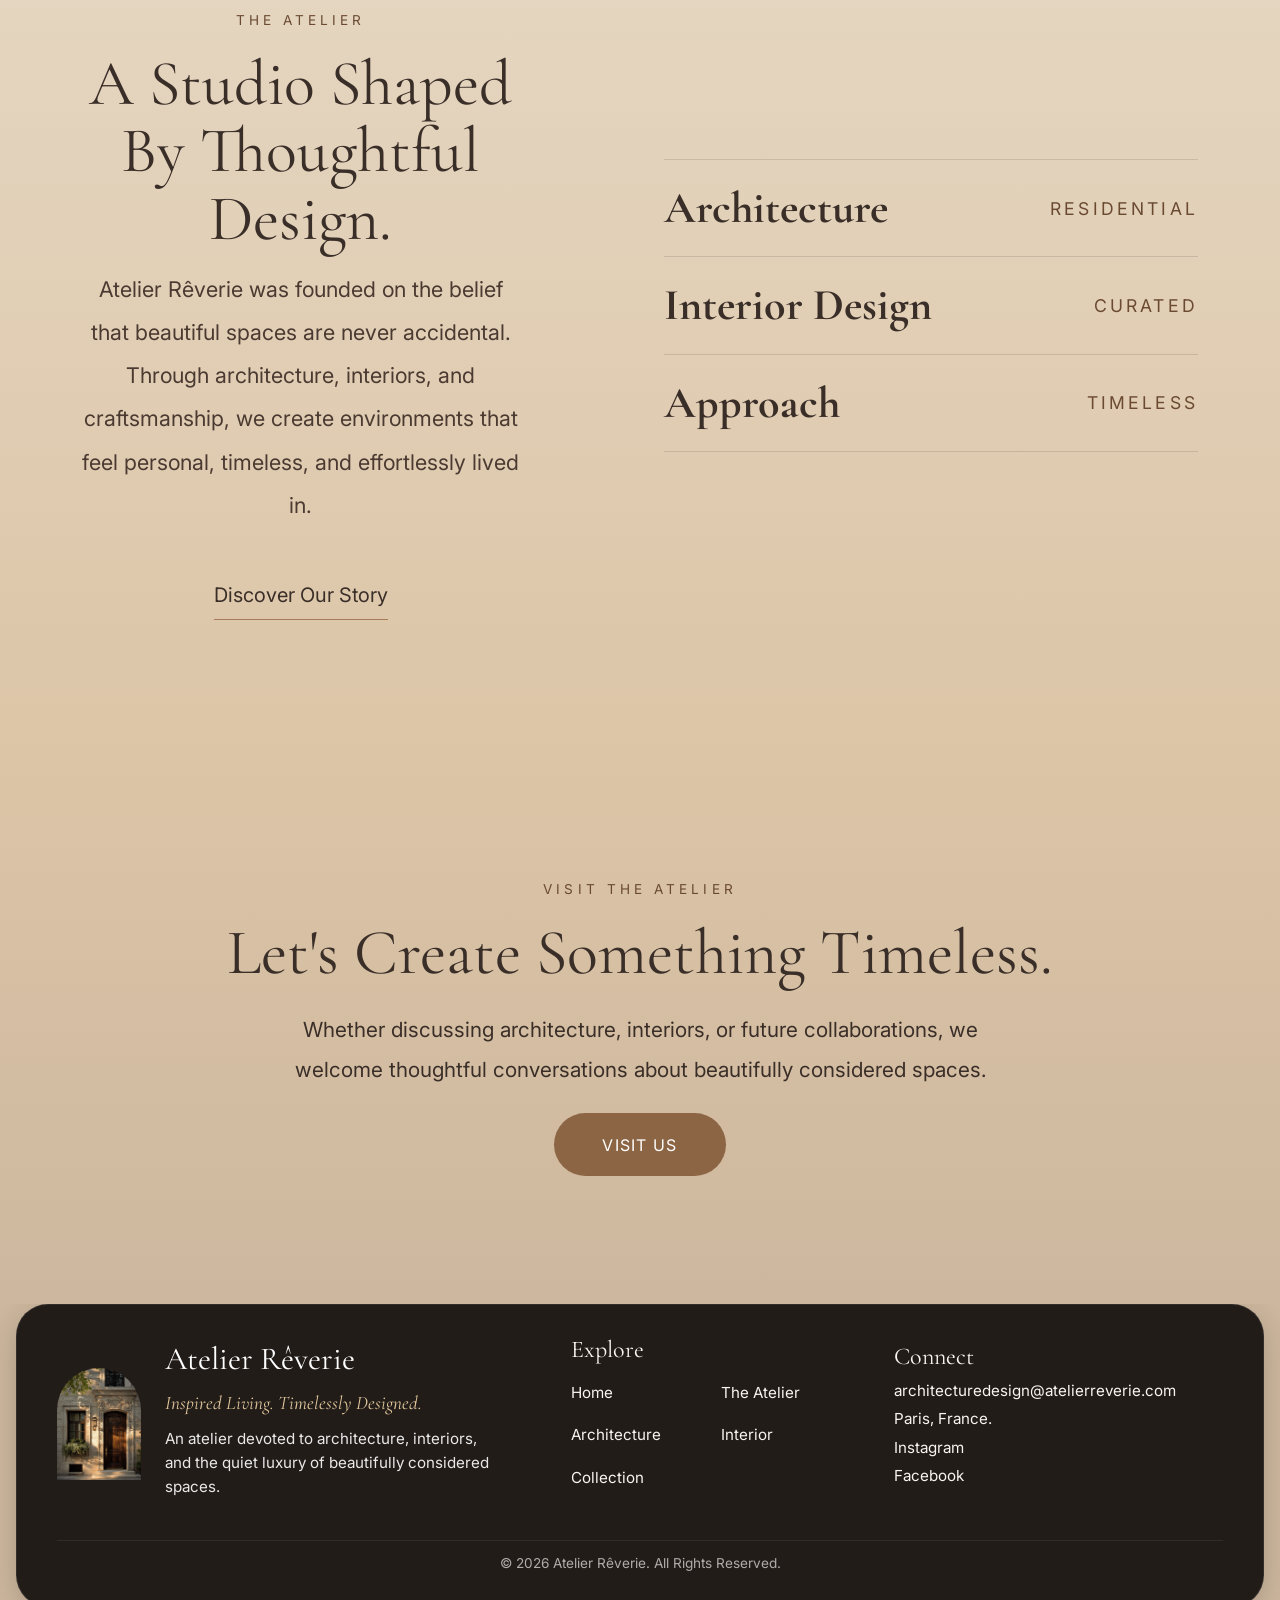
==== commit 0737959c: "Fix section tag for atelier section in index.html" ====
--- a/index.html
+++ b/index.html
@@ -290,7 +290,7 @@
 
     <!-- THE ATELIER -->
 
-<section class="section atelier-section" aria-labelledby="studio-title"></section>
+<section class="section atelier-section" aria-labelledby="studio-title">
 
         <div class="container-xl">
 
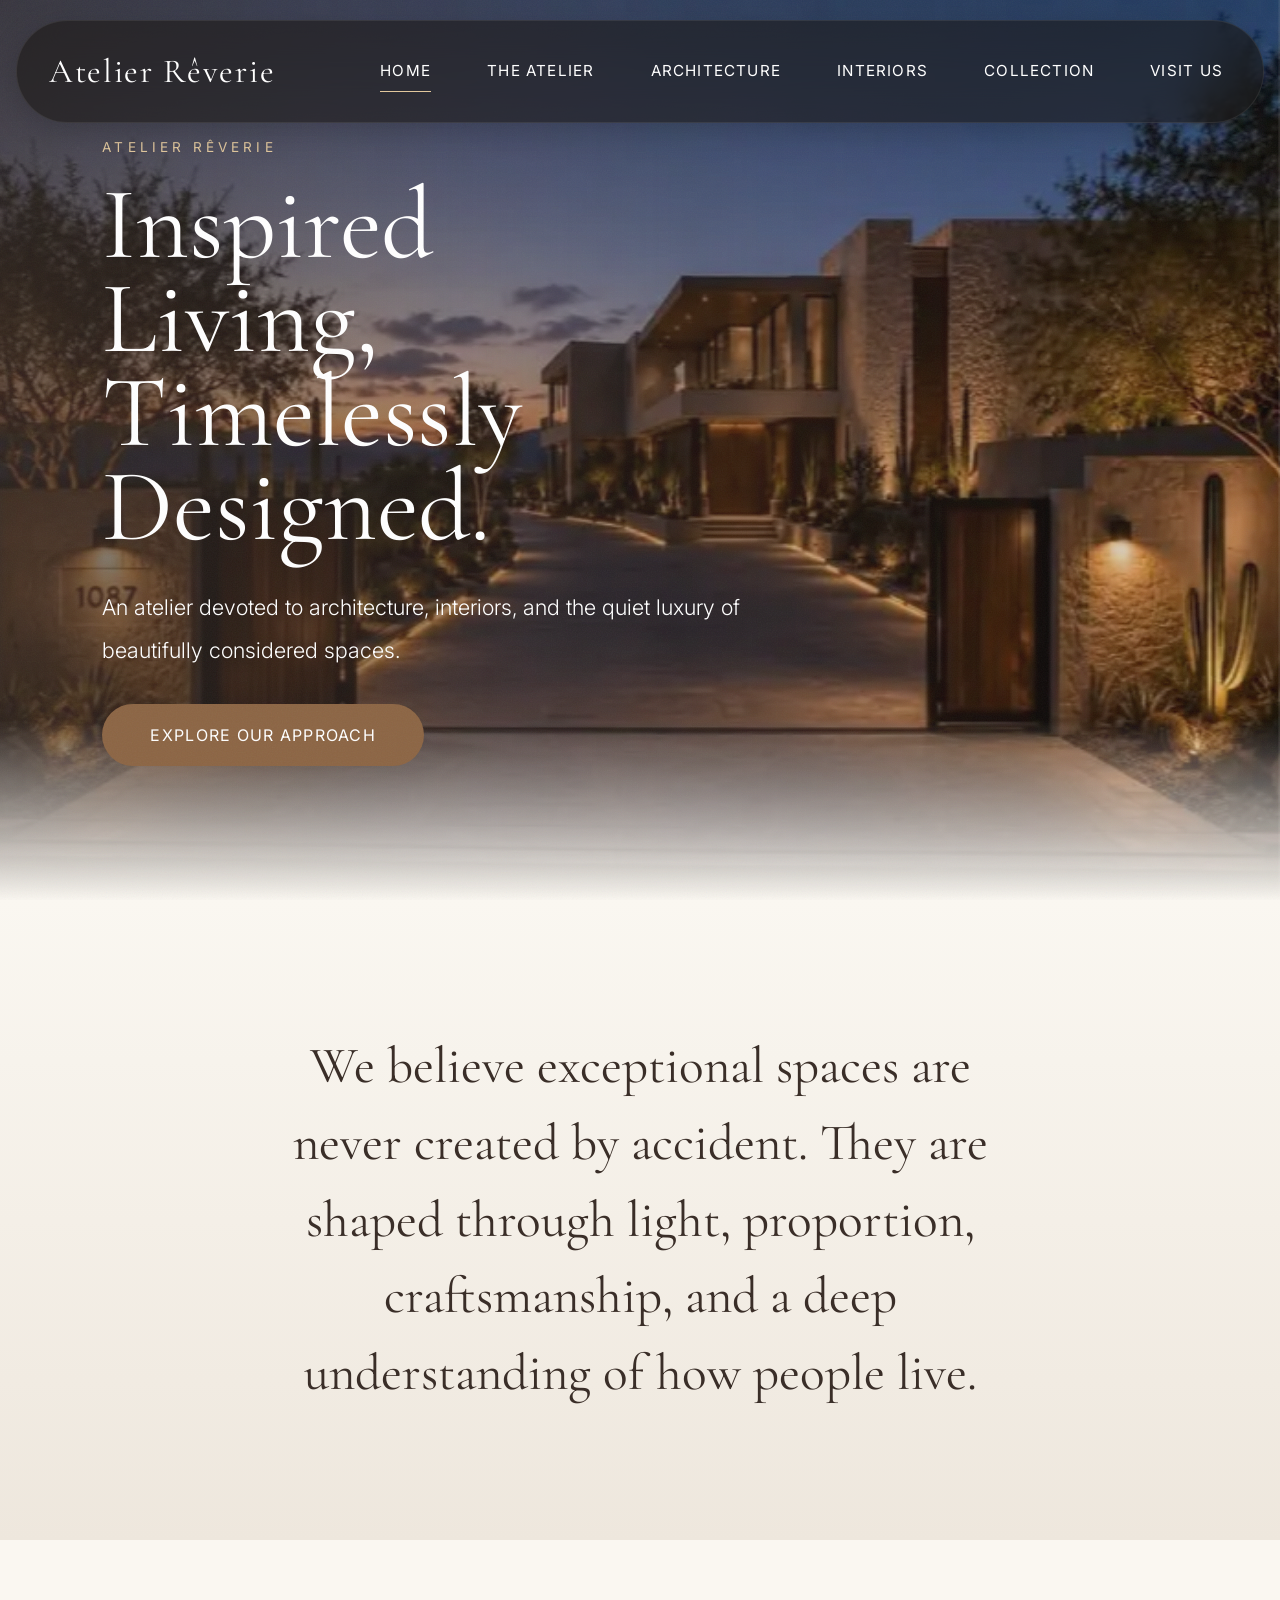
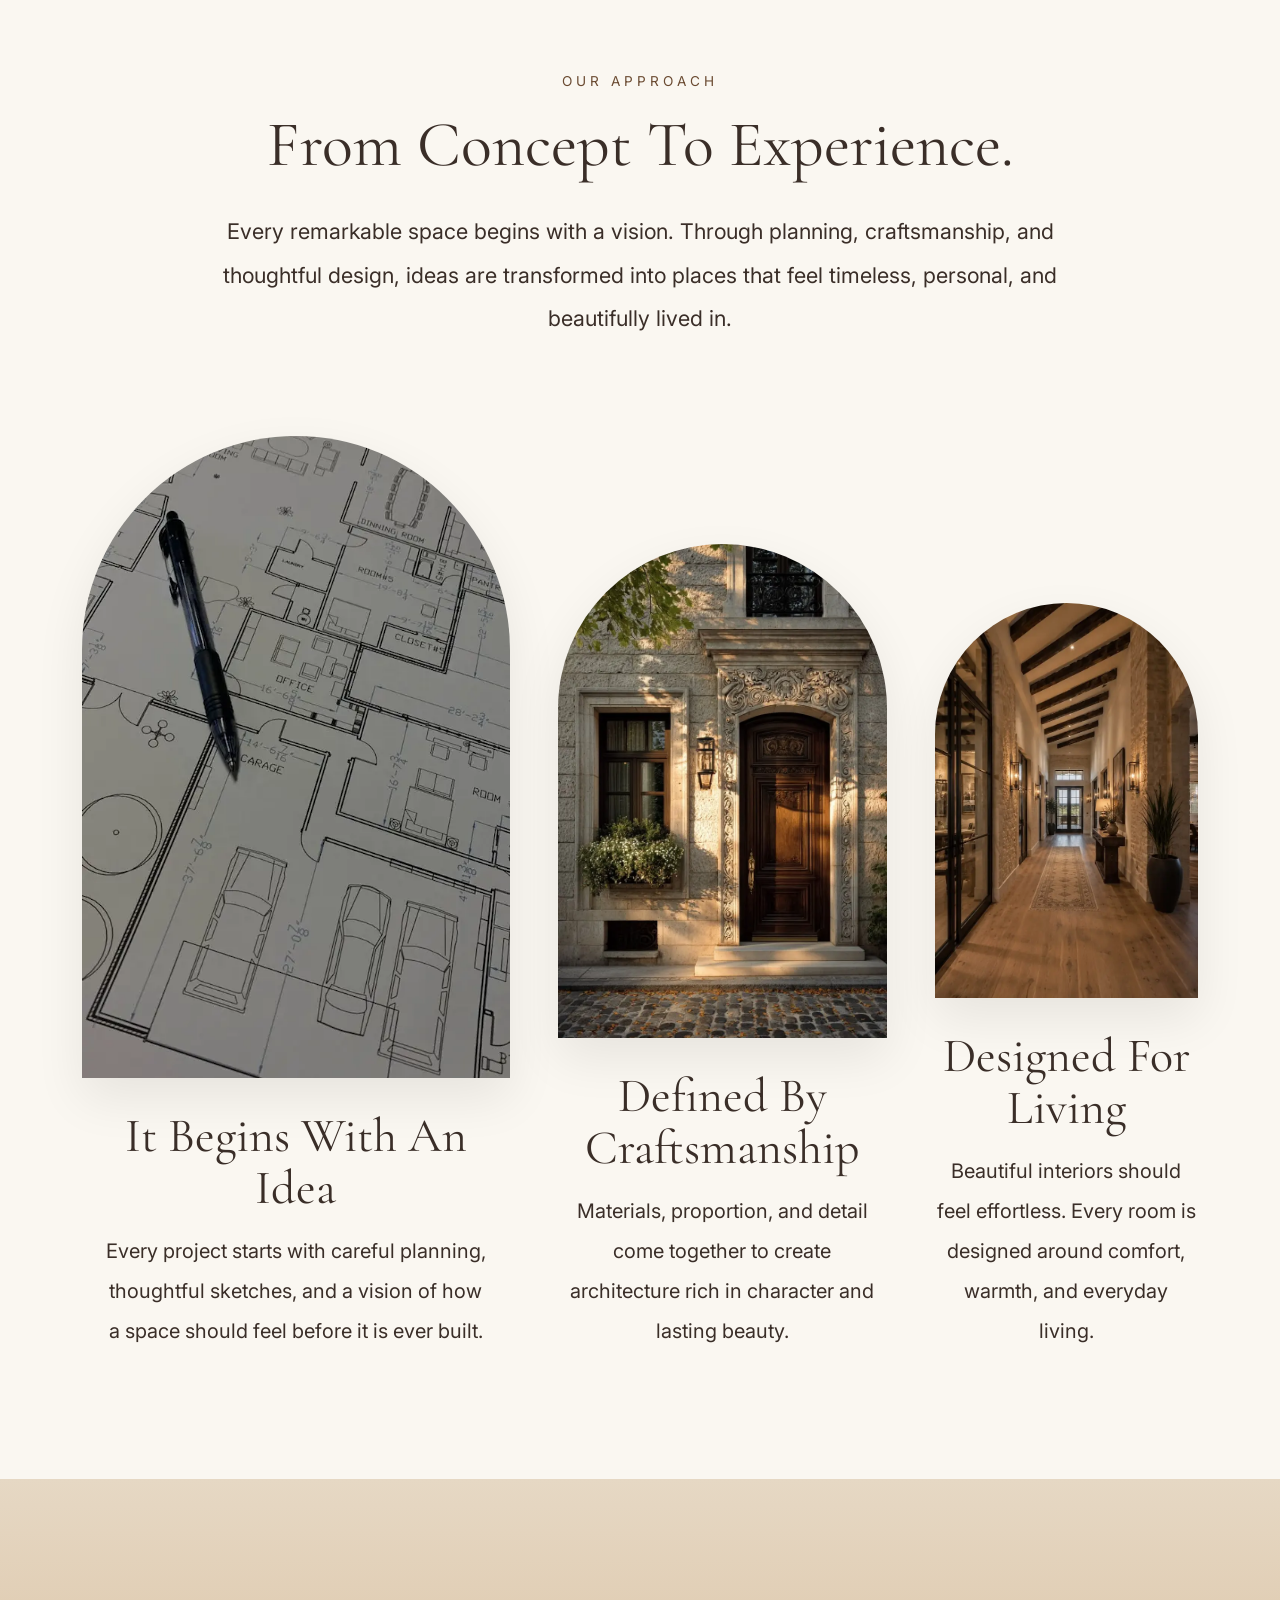
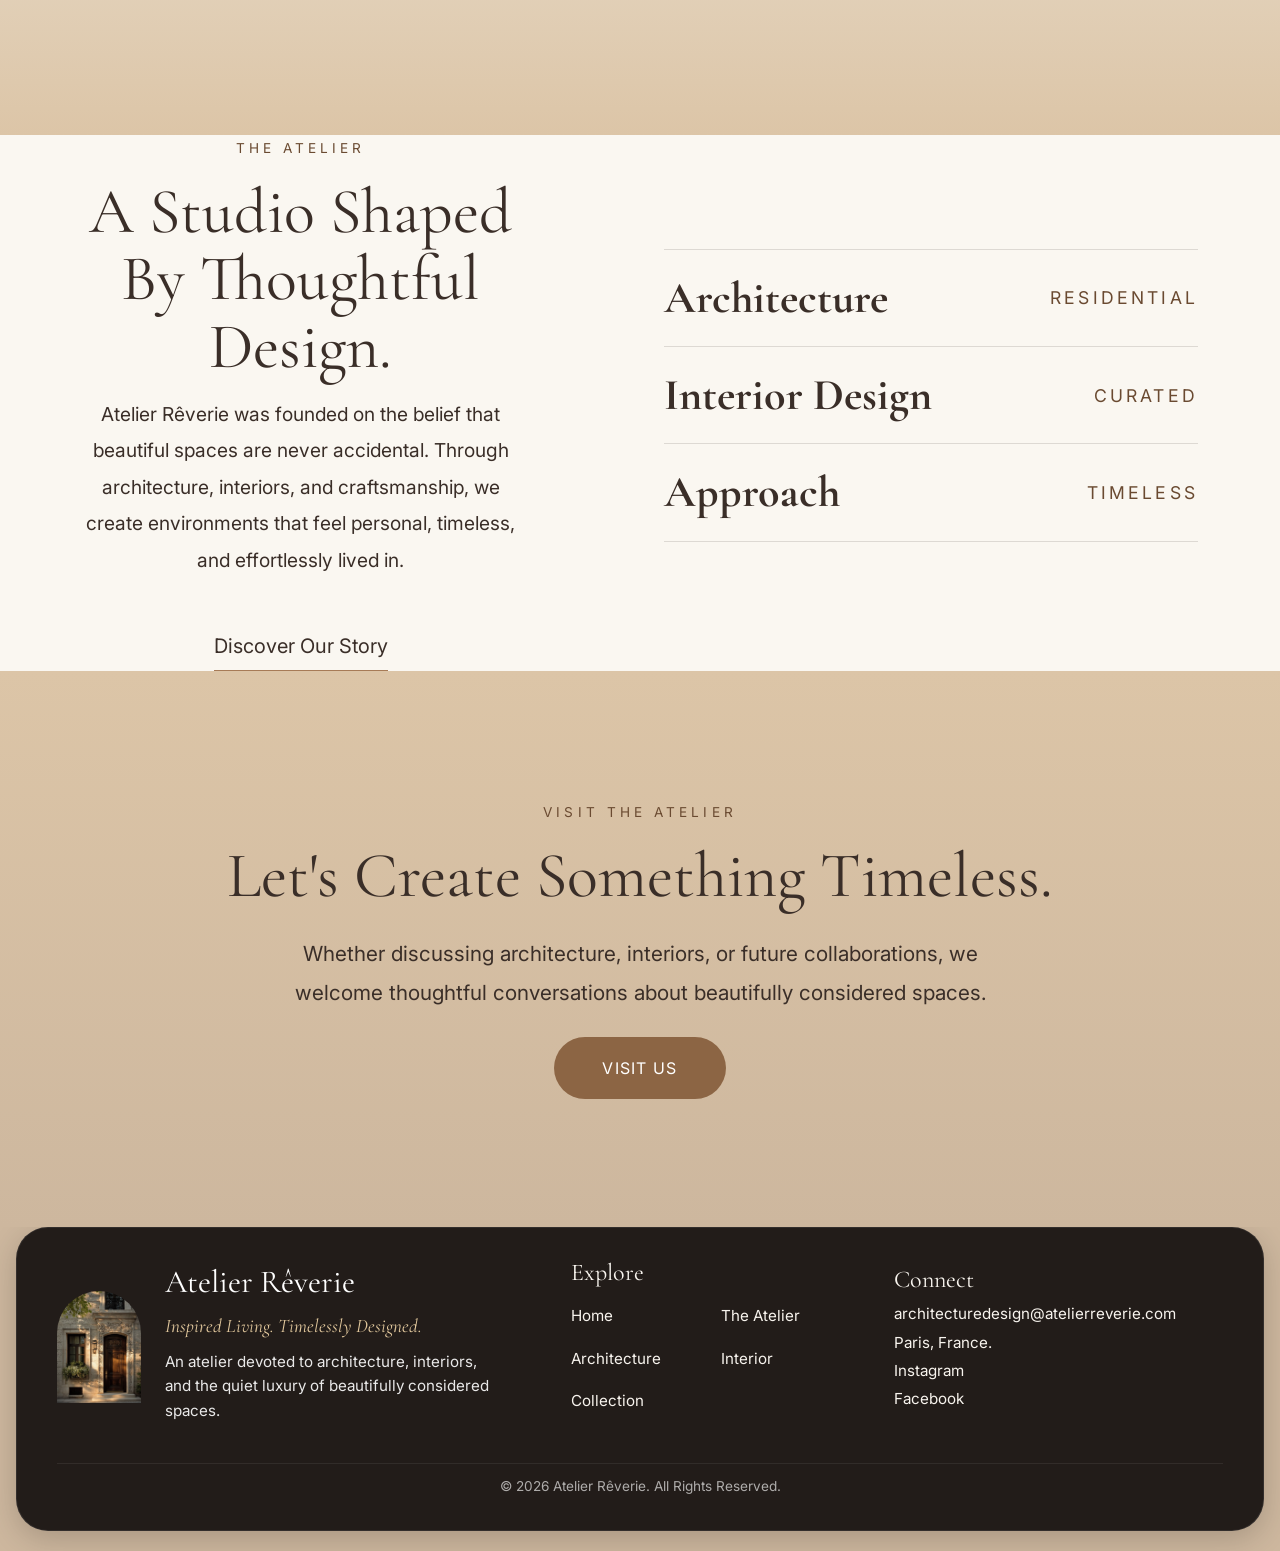
==== commit f2a1fb26: "Fix WebP conversion for hero, blueprint, interior-design, and parisian-door images" ====
--- a/index.html
+++ b/index.html
@@ -125,7 +125,7 @@
     <section class="hero" aria-labelledby="hero-title">
 
         <img
-            src="images/hero-image.jpg"
+            src="images/hero-image.webp"
             alt="Luxury contemporary residence illuminated at dusk with warm architecture and landscaped grounds"
             fetchpriority="high">
 
@@ -221,7 +221,7 @@
                 <article class="approach-card approach-card--large">
 
                     <img
-                        src="images/blueprint-image.jpg"
+                        src="images/blueprint-image.webp"
                         alt="Architectural blueprint and planning">
 
                     <h3>
@@ -243,7 +243,7 @@
                 <article class="approach-card approach-card--medium">
 
                     <img
-                        src="images/parisian-door.jpg"
+                        src="images/parisian-door.webp"
                         alt="Architectural detail and craftsmanship">
 
                     <h3>
@@ -265,7 +265,7 @@
                 <article class="approach-card approach-card--small">
 
                     <img
-                        src="images/interior-design.jpg"
+                        src="images/interior-design.webp"
                         alt="Luxury interior design">
 
                     <h3>
@@ -290,7 +290,7 @@
 
     <!-- THE ATELIER -->
 
-<section class="section atelier-section" aria-labelledby="studio-title">
+<section class="section atelier-section" aria-labelledby="studio-title"></section>
 
         <div class="container-xl">
 
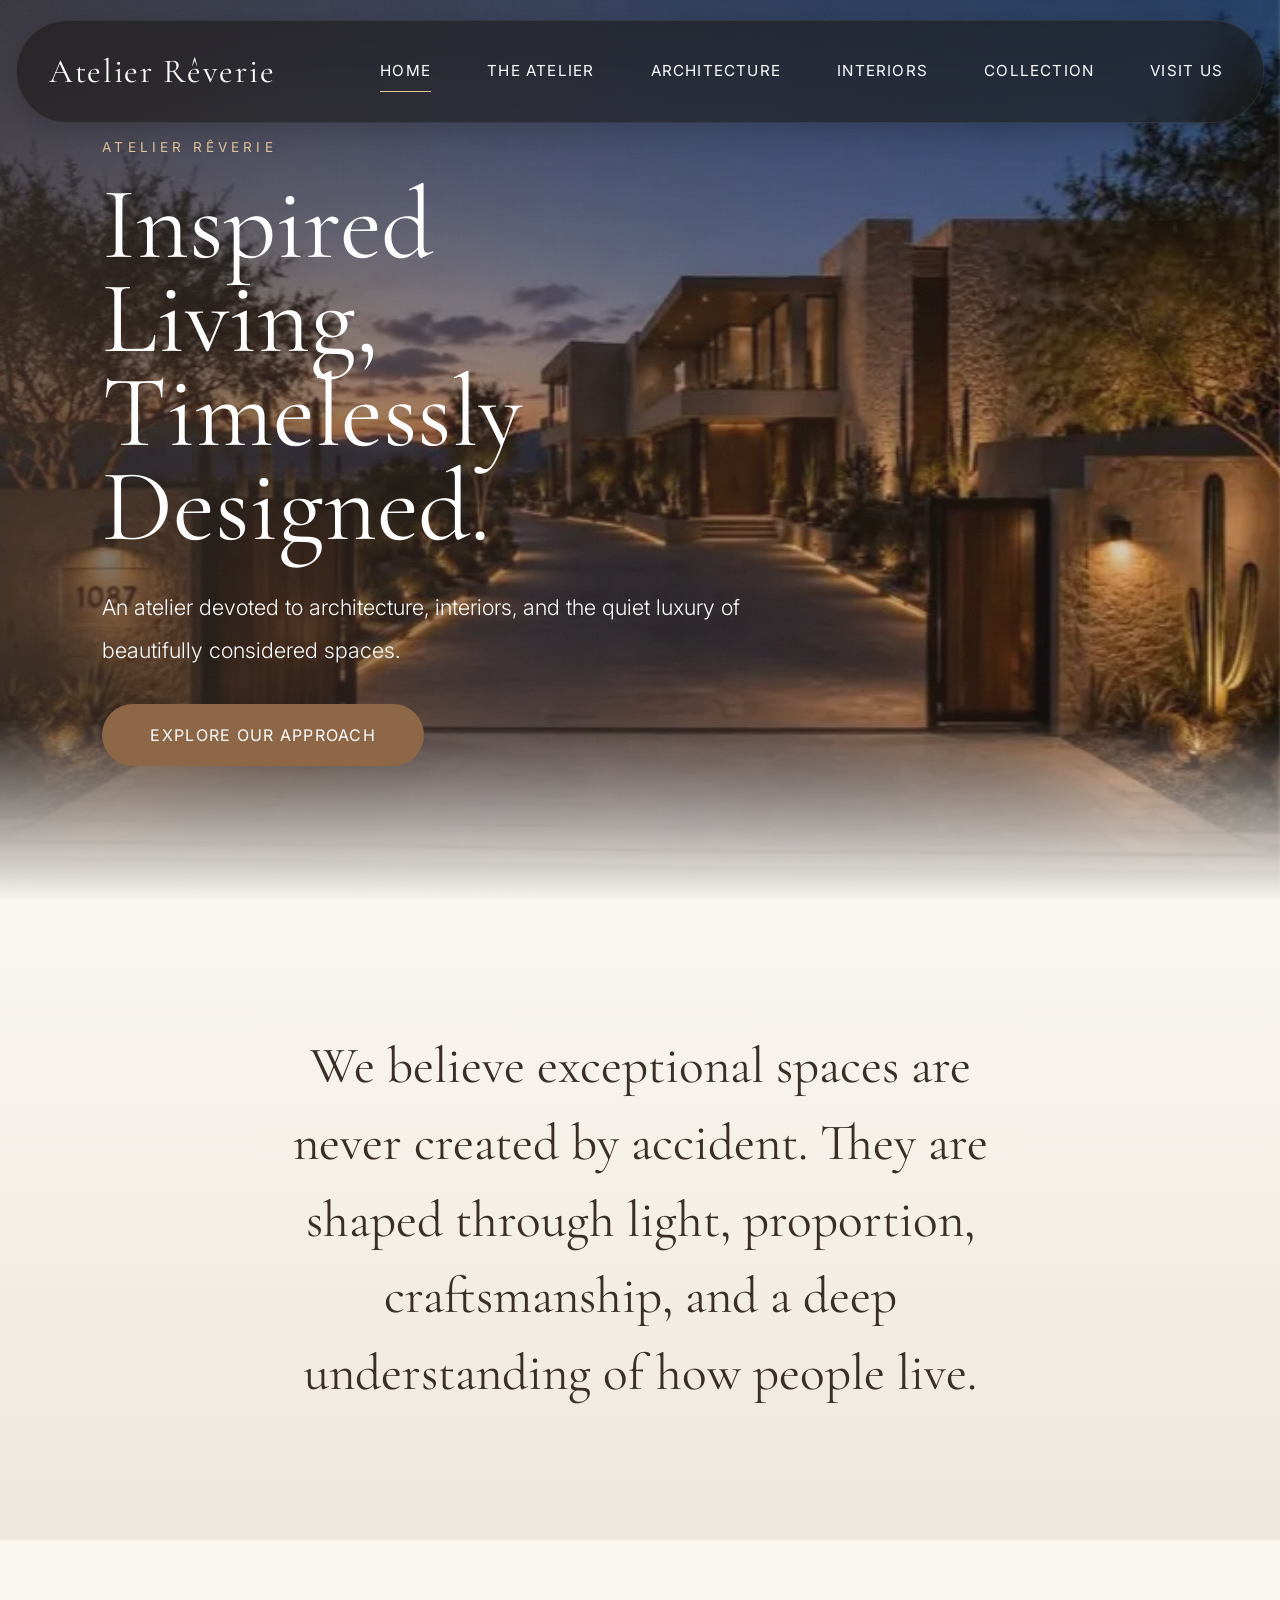
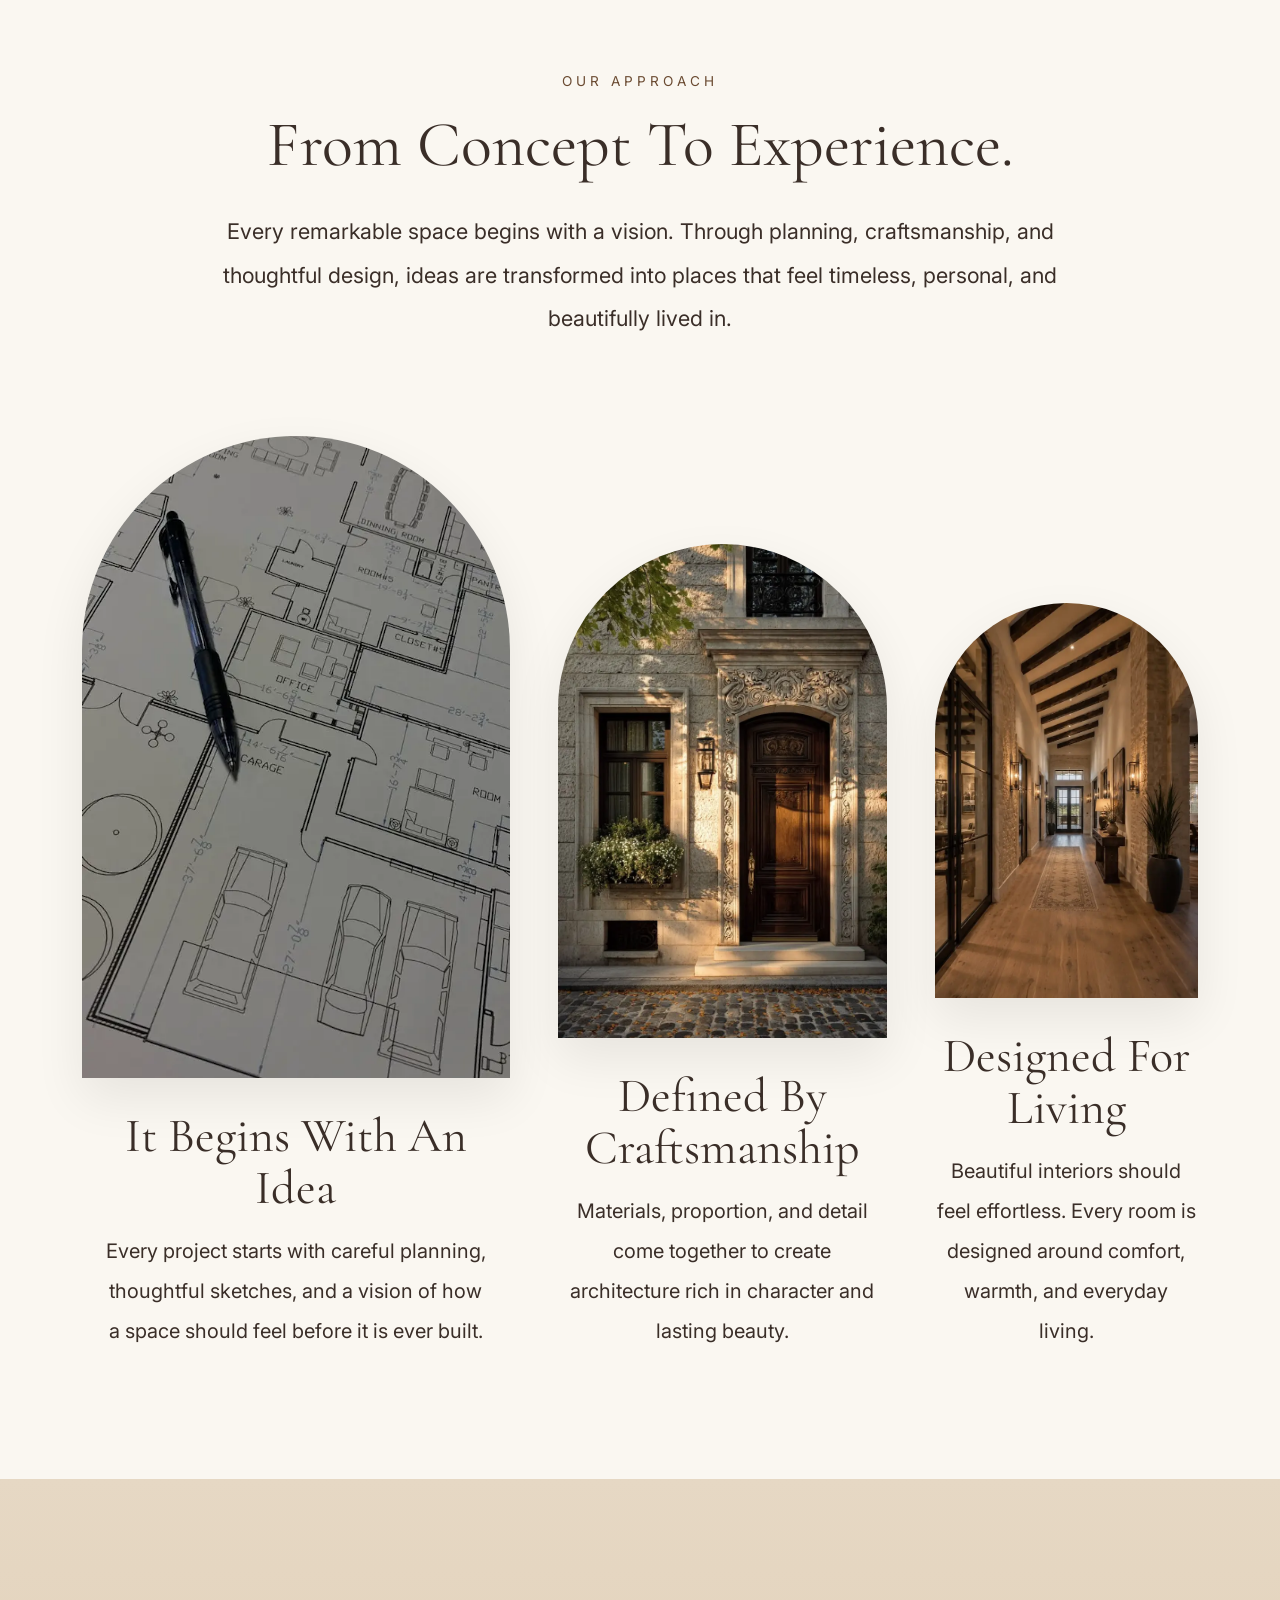
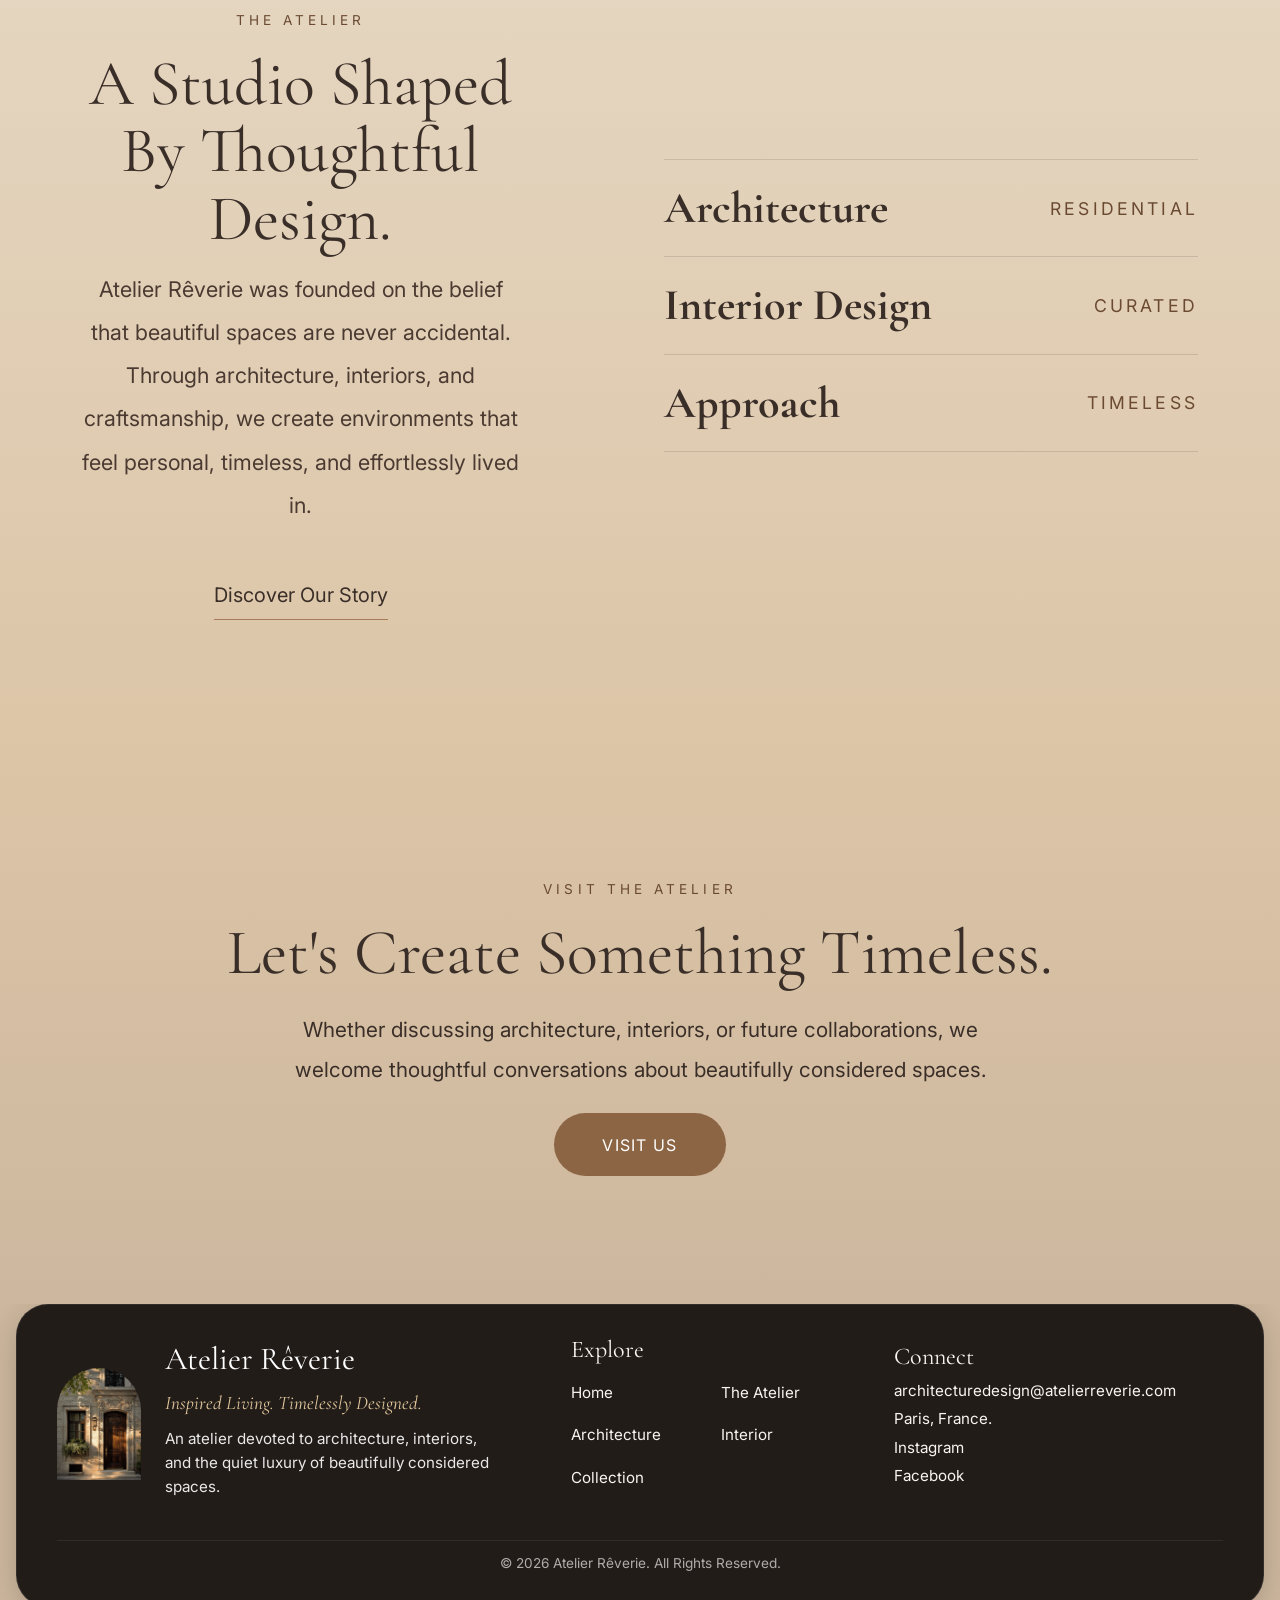
==== commit 21dd194e: "Move HTML files to root directory" ====
--- a/index.html
+++ b/index.html
@@ -24,21 +24,21 @@
 
 <link href="https://cdn.jsdelivr.net/npm/bootstrap@5.3.3/dist/css/bootstrap.min.css" rel="stylesheet">
 
-<link rel="stylesheet" href="base.css">
-
-<link rel="stylesheet" href="style.css">
-
-<link rel="stylesheet" href="home.css">
-
-<link rel="stylesheet" href="atelier.css">
-
-<link rel= "stylesheet" href="architecture.css">
-
-<link rel= "stylesheet" href= "animations.css">
-
-<link rel="stylesheet" href="contact.css">
-
-<link rel="stylesheet" href="shared.css">
+<link rel="stylesheet" href="/css/base.css">
+
+<link rel="stylesheet" href="/css/style.css">
+
+<link rel="stylesheet" href="/css/home.css">
+
+<link rel="stylesheet" href="/css/atelier.css">
+
+<link rel= "stylesheet" href="/css/architecture.css">
+
+<link rel= "stylesheet" href= "/css/animations.css">
+
+<link rel="stylesheet" href="/css/contact.css">
+
+<link rel="stylesheet" href="/css/shared.css">
 
 
 
@@ -125,7 +125,7 @@
     <section class="hero" aria-labelledby="hero-title">
 
         <img
-            src="images/hero-image.webp"
+            src="/images/hero-image.webp"
             alt="Luxury contemporary residence illuminated at dusk with warm architecture and landscaped grounds"
             fetchpriority="high">
 
@@ -221,7 +221,7 @@
                 <article class="approach-card approach-card--large">
 
                     <img
-                        src="images/blueprint-image.webp"
+                        src="/images/blueprint-image.webp"
                         alt="Architectural blueprint and planning">
 
                     <h3>
@@ -243,7 +243,7 @@
                 <article class="approach-card approach-card--medium">
 
                     <img
-                        src="images/parisian-door.webp"
+                        src="/images/parisian-door.webp"
                         alt="Architectural detail and craftsmanship">
 
                     <h3>
@@ -265,7 +265,7 @@
                 <article class="approach-card approach-card--small">
 
                     <img
-                        src="images/interior-design.webp"
+                        src="/images/interior-design.webp"
                         alt="Luxury interior design">
 
                     <h3>
@@ -290,7 +290,7 @@
 
     <!-- THE ATELIER -->
 
-<section class="section atelier-section" aria-labelledby="studio-title"></section>
+<section class="section atelier-section" aria-labelledby="studio-title">
 
         <div class="container-xl">
 
@@ -391,7 +391,7 @@
 
     <!-- Brand -->
     <div class="footer-brand-block">
-      <img src="images/parisian-door.jpg"
+      <img src="/images/parisian-door.jpg"
            alt="Carved wooden door of a stone Parisian townhouse"
            class="footer-image" width="84" height="112" loading="lazy">
       <div>
@@ -431,7 +431,7 @@
 </footer>
 
   <script src="https://cdn.jsdelivr.net/npm/bootstrap@5.3.3/dist/js/bootstrap.bundle.min.js" defer></script>
-  <script src="nav.js" defer></script>
-  <script src="reveal.js" defer></script>
+  <script src="/js/nav.js" defer></script>
+  <script src="/js/reveal.js" defer></script>
 </body>
 </html>
--- a/css/base.css
+++ b/css/base.css
@@ -0,0 +1,53 @@
+/* ========================================
+   BASE: reset, grain overlay, accessibility
+======================================== */
+
+*,
+*::before,
+*::after {
+    box-sizing: border-box;
+}
+
+* {
+    margin: 0;
+    padding: 0;
+}
+
+html {
+    scroll-behavior: smooth;
+}
+
+/* Film-grain overlay (sits under the fixed header) */
+body::before {
+    content: "";
+    position: fixed;
+    inset: 0;
+    z-index: 999;
+    pointer-events: none;
+    opacity: .06;
+    background-image: url("data:image/svg+xml,%3Csvg xmlns='http://www.w3.org/2000/svg' width='200' height='200'%3E%3Cfilter id='n'%3E%3CfeTurbulence type='fractalNoise' baseFrequency='.8' numOctaves='2'/%3E%3C/filter%3E%3Crect width='100%25' height='100%25' filter='url(%23n)'/%3E%3C/svg%3E");
+}
+
+a {
+    transition: color .3s ease, opacity .3s ease;
+}
+
+a:focus-visible,
+button:focus-visible {
+    outline: 2px solid var(--antique-wood);
+    outline-offset: 4px;
+}
+
+@media (prefers-reduced-motion: reduce) {
+    html {
+        scroll-behavior: auto;
+    }
+
+    *,
+    *::before,
+    *::after {
+        animation-duration: .01ms !important;
+        animation-iteration-count: 1 !important;
+        transition-duration: .01ms !important;
+    }
+}
--- a/css/style.css
+++ b/css/style.css
@@ -0,0 +1,333 @@
+:root {
+    --ivory-lace: #F8F4EE;
+    --soft-linen: #EEE7DD;
+    --coconut-cream: #FAF7F1;
+    --warm-biscotti: #DCC5A7;
+    --oat-latte: #CDB79E;
+    --antique-wood: #A77B57;
+    --deep-espresso: #3A2E28;
+    --savory-sage: #A5AA8A;
+    --honey-oatmilk: #E2C89D;
+
+    /* Darker wood tone for small labels (passes contrast on cream and biscotti) */
+    --label: #6A4A31;
+
+    /* Scroll blend: each section ends on the colour the next one starts with */
+    --blend-0: #FAF7F1;
+    --blend-1: #EEE7DD;
+    --blend-2: #E6D8C4;
+    --blend-3: #DCC5A7;
+    --blend-4: #CDB79E;
+
+    --font-display: "Cormorant Garamond", serif;
+    --font-body: "Inter", sans-serif;
+}
+
+/* ========================================
+   BODY
+======================================== */
+
+body {
+    background: var(--coconut-cream);
+    color: var(--deep-espresso);
+    font-family: var(--font-body);
+    font-size: 1.25rem;
+    line-height: 2;
+    overflow-x: hidden;
+}
+
+/* ========================================
+   TYPOGRAPHY
+======================================== */
+
+h1,
+h2,
+h3,
+.navbar-brand {
+    font-family: var(--font-display);
+    font-weight: 400;
+}
+
+h1 {
+    font-size: clamp(4rem, 8vw, 7rem);
+    line-height: .92;
+    max-width: 12ch;
+    margin-bottom: 1.5rem;
+}
+
+h2 {
+    font-size: clamp(3rem, 5vw, 5.2rem);
+    line-height: 1.05;
+    margin-bottom: 1rem;
+}
+
+h3 {
+    font-size: 2rem;
+}
+
+p {
+    font-size: 1.2rem;
+    line-height: 1.9;
+    color: inherit;
+}
+
+.hero p,
+.site-footer p {
+    color: rgba(255, 255, 255, .9);
+}
+
+/* ========================================
+   HEADER
+======================================== */
+
+.site-header {
+    position: fixed;
+    top: 20px;
+    left: 0;
+    right: 0;
+    z-index: 1000;
+}
+
+.navbar {
+    width: min(1280px, calc(100% - 2rem));
+    margin: auto;
+    padding: .75rem 2rem;
+    border-radius: 999px;
+    background: rgba(25, 20, 18, .55);
+    backdrop-filter: blur(20px);
+    -webkit-backdrop-filter: blur(20px);
+    border: 1px solid rgba(255, 255, 255, .08);
+    box-shadow: 0 8px 30px rgba(0, 0, 0, .18);
+}
+
+.navbar > .container,
+.navbar > .container-xl,
+.navbar > .container-fluid {
+    max-width: none;
+    padding: 0;
+}
+
+.navbar-brand {
+    color: white !important;
+    font-size: 2.1rem;
+    letter-spacing: .05em;
+}
+
+.nav-link {
+    color: white !important;
+    font-size: .95rem;
+    font-weight: 400;
+    letter-spacing: .08em;
+    margin-left: 1rem;
+    text-transform: uppercase;
+    white-space: nowrap;
+    transition: .3s ease;
+}
+
+.nav-link:hover {
+    color: var(--honey-oatmilk) !important;
+}
+
+@media (max-width: 991.98px) {
+    .navbar { border-radius: 1.75rem; }
+    .nav-link { margin-left: 0; }
+}
+
+@media (max-width: 576px) {
+    .navbar-brand { font-size: 1.8rem; }
+}
+
+/* ========================================
+   BUTTONS AND LINKS
+======================================== */
+
+.btn-maison {
+    display: inline-block;
+    padding: 1.2rem 3rem;
+    background: #8C6544;
+    color: white;
+    text-decoration: none;
+    border: none;
+    border-radius: 50px;
+    text-transform: uppercase;
+    letter-spacing: .08em;
+    font-size: 1rem;
+    transition: .4s ease;
+}
+
+.btn-maison:hover {
+    background: #735236;
+    transform: translateY(-3px);
+    color: white;
+}
+
+.text-link {
+    display: inline-block;
+    margin-top: 2rem;
+    font-size: 1.2rem;
+    text-decoration: none;
+    color: var(--deep-espresso);
+    padding-bottom: 4px;
+    border-bottom: 1px solid var(--antique-wood);
+    transition: .3s ease;
+}
+
+.text-link:hover {
+    color: var(--antique-wood);
+}
+
+/* ========================================
+   SECTION SPACING AND LABELS
+======================================== */
+
+.section {
+    padding: 8rem 0;
+}
+
+.section-label {
+    display: block;
+    margin-bottom: 1rem;
+    font-size: .85rem;
+    text-transform: uppercase;
+    letter-spacing: .3em;
+    color: var(--label);
+}
+
+.editorial-divider {
+    width: 1px;
+    height: 120px;
+    margin: 0 auto;
+    background: var(--antique-wood);
+    opacity: .4;
+}
+
+/* ========================================
+   FOOTER: compact floating panel (mirrors the nav)
+======================================== */
+
+.site-footer {
+    background: var(--blend-4);
+    padding: 0 1rem 1.25rem;
+}
+
+.footer-panel {
+    max-width: 1280px;
+    margin: 0 auto;
+    padding: 1.75rem 2.5rem 1rem;
+    display: grid;
+    grid-template-columns: 1.7fr 1fr 1.2fr;
+    gap: 1.5rem 3rem;
+    align-items: center;
+    border-radius: 2rem;
+    background: rgba(25, 20, 18, .95);
+    border: 1px solid rgba(255, 255, 255, .08);
+    box-shadow: 0 8px 30px rgba(0, 0, 0, .18);
+    color: var(--ivory-lace);
+}
+
+.footer-panel p {
+    line-height: 1.6;
+}
+
+.footer-brand-block {
+    display: flex;
+    align-items: center;
+    gap: 1.5rem;
+}
+
+.footer-image {
+    flex-shrink: 0;
+    width: 84px;
+    height: 112px;
+    object-fit: cover;
+    object-position: center top;
+    border-radius: 999px 999px 0 0;
+}
+
+.footer__brand {
+    font-family: var(--font-display);
+    font-size: 2rem;
+    line-height: 1.1;
+    margin-bottom: .25rem;
+}
+
+.footer__tagline {
+    font-family: var(--font-display);
+    font-style: italic;
+    font-size: 1.2rem;
+    margin-bottom: .5rem;
+    color: var(--honey-oatmilk) !important;
+}
+
+.footer__description {
+    font-size: .95rem;
+    max-width: 340px;
+}
+
+.footer-heading {
+    font-family: var(--font-display);
+    font-size: 1.5rem;
+    line-height: 1.1;
+    margin-bottom: .5rem;
+}
+
+.footer-links {
+    list-style: none;
+    padding: 0;
+    display: grid;
+    grid-template-columns: 1fr 1fr;
+    gap: .15rem 1.5rem;
+}
+
+.footer-links a {
+    color: var(--ivory-lace);
+    text-decoration: none;
+    font-size: .95rem;
+    line-height: 1.7;
+}
+
+.footer-links a:hover {
+    color: var(--honey-oatmilk);
+}
+
+.footer-links--stack {
+    grid-template-columns: 1fr;
+}
+
+.footer-links--stack li {
+    font-size: .95rem;
+    line-height: 1.7;
+    overflow-wrap: anywhere;
+}
+
+.footer-bottom {
+    grid-column: 1 / -1;
+    padding-top: .75rem;
+    border-top: 1px solid rgba(255, 255, 255, .1);
+    text-align: center;
+    font-size: .85rem !important;
+    opacity: .7;
+}
+
+@media (max-width: 991.98px) {
+    .footer-panel {
+        grid-template-columns: 1fr 1fr;
+        padding: 1.5rem;
+        border-radius: 1.75rem;
+    }
+
+    .footer-brand-block {
+        grid-column: 1 / -1;
+    }
+}
+
+@media (max-width: 576px) {
+    .footer-panel {
+        grid-template-columns: 1fr;
+        gap: 1.25rem;
+    }
+
+    .footer-links {
+        grid-template-columns: 1fr 1fr;
+    }
+}
--- a/css/home.css
+++ b/css/home.css
@@ -0,0 +1,309 @@
+/* ========================================
+   HERO (bottom edge fades into the next section)
+======================================== */
+
+.hero {
+    position: relative;
+    min-height: 100vh;
+    display: flex;
+    align-items: center;
+    overflow: hidden;
+}
+
+.hero img {
+    position: absolute;
+    inset: 0;
+    width: 100%;
+    height: 100%;
+    object-fit: cover;
+    object-position: center center;
+}
+
+.hero::after {
+    content: "";
+    position: absolute;
+    inset: 0;
+    background: linear-gradient(
+        90deg,
+        rgba(58, 46, 40, .70) 0%,
+        rgba(58, 46, 40, .35) 50%,
+        rgba(58, 46, 40, .15) 100%
+    );
+}
+
+.hero::before {
+    content: "";
+    position: absolute;
+    left: 0;
+    right: 0;
+    bottom: 0;
+    height: 180px;
+    z-index: 1;
+    pointer-events: none;
+    background: linear-gradient(180deg, rgba(250, 247, 241, 0) 0%, var(--blend-0) 100%);
+}
+
+.hero__content {
+    position: relative;
+    z-index: 2;
+    color: white;
+    max-width: 850px;
+    margin-left: 8%;
+}
+
+.hero p {
+    max-width: 650px;
+    font-size: 1.35rem;
+    line-height: 2;
+    font-weight: 300;
+    margin: 2rem 0;
+    color: rgba(255, 255, 255, .92);
+}
+
+/* ========================================
+   PHILOSOPHY   (cream to linen)
+======================================== */
+
+.statement {
+    background: linear-gradient(180deg, var(--blend-0) 0%, var(--blend-1) 100%);
+    text-align: center;
+}
+
+.statement__text {
+    font-family: var(--font-display);
+    font-size: clamp(2.25rem, 4vw, 3.3rem);
+    line-height: 1.5;
+    max-width: 1000px;
+    margin: auto;
+}
+
+/* ========================================
+   OUR APPROACH   (linen to sand)
+======================================== */
+
+.approach-section {
+    background: linear-gradient(180deg, var(--blend-1) 0%, var(--blend-2) 100%);
+}
+
+.intro-copy {
+    max-width: 850px;
+    margin: 2rem auto 0;
+    text-align: center;
+    font-size: 1.35rem;
+    line-height: 2;
+    color: var(--deep-espresso);
+}
+
+.approach-layout {
+    display: grid;
+    grid-template-columns: 1.3fr 1fr .8fr;
+    gap: 3rem;
+    align-items: end;
+    margin-top: 6rem;
+}
+
+.approach-card {
+    text-align: center;
+}
+
+.approach-card img {
+    width: 100%;
+    height: auto;
+    aspect-ratio: 2 / 3;
+    object-fit: cover;
+    object-position: center;
+    border-radius: 999px 999px 0 0;
+    margin-bottom: 2rem;
+    box-shadow: 0 20px 50px rgba(0, 0, 0, .08);
+    transition: transform .5s ease, box-shadow .5s ease;
+}
+
+.approach-card:hover img {
+    transform: translateY(-10px);
+    box-shadow: 0 35px 70px rgba(0, 0, 0, .15);
+}
+
+.approach-card h3 {
+    font-family: var(--font-display);
+    font-size: 3rem;
+    line-height: 1.1;
+    margin-bottom: 1rem;
+}
+
+.approach-card p {
+    max-width: 380px;
+    margin: auto;
+    font-size: 1.25rem;
+    line-height: 2;
+}
+
+/* ========================================
+   THE ATELIER   (sand to biscotti)
+======================================== */
+
+.atelier-section {
+    background: linear-gradient(180deg, var(--blend-2) 0%, var(--blend-3) 100%);
+}
+
+.atelier-section h2 {
+    color: var(--deep-espresso);
+}
+
+.atelier-section p {
+    color: #4b3a31;
+    font-size: 1.35rem;
+    line-height: 2;
+    max-width: 650px;
+    margin-left: auto;
+    margin-right: auto;
+}
+
+.facts {
+    border-top: 1px solid rgba(58, 46, 40, .15);
+}
+
+.facts > div {
+    display: flex;
+    justify-content: space-between;
+    align-items: center;
+    padding: 1.5rem 0;
+    border-bottom: 1px solid rgba(58, 46, 40, .15);
+}
+
+.facts dt {
+    font-family: var(--font-display);
+    font-size: 2.75rem;
+    line-height: 1.1;
+    color: var(--deep-espresso);
+}
+
+.facts dd {
+    margin: 0;
+    font-size: 1.1rem;
+    text-transform: uppercase;
+    letter-spacing: .18em;
+    color: var(--label);
+}
+
+/* ========================================
+   VISIT THE ATELIER   (biscotti to oat latte)
+======================================== */
+
+.visit-studio {
+    background: linear-gradient(180deg, var(--blend-3) 0%, var(--blend-4) 100%);
+    text-align: center;
+}
+
+.visit-studio h2 {
+    color: var(--deep-espresso);
+}
+
+.visit-studio p {
+    max-width: 750px;
+    margin: 1.5rem auto;
+    font-size: 1.3rem;
+}
+
+.visit-info {
+    margin-top: 3rem;
+    display: flex;
+    justify-content: center;
+    gap: 4rem;
+    flex-wrap: wrap;
+}
+
+.visit-info p {
+    margin: 0;
+}
+
+/* ========================================
+   MOBILE
+======================================== */
+
+@media (max-width: 992px) {
+    .approach-layout {
+        grid-template-columns: 1fr;
+        gap: 4rem;
+    }
+
+    .approach-card img {
+        max-width: 450px;
+        margin: 0 auto 2rem;
+        height: auto !important;
+    }
+}
+
+@media (max-width: 768px) {
+    .hero {
+        text-align: center;
+    }
+
+    .hero::before {
+        height: 120px;
+    }
+
+    .hero__content {
+        margin: 0 auto;
+        padding: 0 2rem;
+    }
+
+    .hero h1 {
+        max-width: none;
+        font-size: clamp(3.5rem, 12vw, 5rem);
+    }
+
+    .hero p {
+        font-size: 1.15rem;
+        max-width: 100%;
+    }
+
+    .intro-copy {
+        font-size: 1.15rem;
+        padding: 0 1rem;
+    }
+
+    .approach-card h3 {
+        font-size: 2.25rem;
+    }
+
+    .approach-card p {
+        max-width: 100%;
+        padding: 0 1rem;
+    }
+
+    .facts dt {
+        font-size: 2rem;
+    }
+
+    .facts dd {
+        font-size: .95rem;
+    }
+
+    .visit-info {
+        flex-direction: column;
+        gap: 1rem;
+    }
+}
+
+/* Brand text always readable on the brown */
+.navbar-brand,
+
+
+.navbar-brand:hover,
+
+.navbar-brand:focus { color: #fff !important;
+ }
+
+.hero__content,
+
+.hero__content h1,
+
+.hero__content p { color: #fff; 
+}
+
+.hero .section-label
+ { color: var(--honey-oatmilk);
+ }
+
+.site-footer .footer__brand { 
+    color: #fff; }
--- a/css/atelier.css
+++ b/css/atelier.css
@@ -0,0 +1,584 @@
+/* ========================================
+   THE ATELIER PAGE
+======================================== */
+
+:root {
+    --blend-2b: #E1CEB5;
+}
+
+/* ========================================
+   IMAGES
+======================================== */
+
+.arch-img {
+    display: block;
+    width: 100%;
+    height: auto;
+    aspect-ratio: 2 / 3;
+    object-fit: cover;
+
+    border-radius: 999px 999px 0 0;
+
+    box-shadow:
+        0 25px 60px rgba(0,0,0,.08);
+}
+
+/* ========================================
+   PAGE HERO
+======================================== */
+
+.page-hero {
+
+    padding: 11rem 0 7rem;
+
+    background:
+    linear-gradient(
+        180deg,
+        var(--blend-0) 0%,
+        var(--blend-1) 100%
+    );
+}
+
+.page-hero__grid {
+
+    display: grid;
+
+    grid-template-columns: 1.3fr .7fr;
+
+    gap: 5rem;
+
+    align-items: center;
+}
+
+.page-hero h1 {
+
+    max-width: 10ch;
+
+    font-size: clamp(5rem, 10vw, 8rem);
+
+    line-height: .92;
+}
+
+.page-hero p {
+
+    max-width: 650px;
+
+    font-size: 1.35rem;
+
+    line-height: 2;
+}
+
+.page-hero__media {
+
+    max-width: 400px;
+
+    margin-left: auto;
+}
+
+/* ====
+   PHILOSOPHY
+====*/
+
+.philosophy {
+
+    background:
+    linear-gradient(
+        180deg,
+        var(--blend-1) 0%,
+        var(--blend-2) 100%
+    );
+}
+
+.philosophy__grid {
+
+    display: grid;
+
+    grid-template-columns: .9fr 1.1fr;
+
+    gap: 7rem;
+
+    align-items: center;
+}
+.philosophy > .container-xl{
+
+    max-width: 1350px;
+
+}
+
+.text-link{
+
+    display:inline-block;
+
+    margin-top:2rem;
+
+    font-size:1.25rem;
+
+    text-decoration:none;
+
+    color:var(--deep-espresso);
+
+    border-bottom:1px solid var(--antique-wood);
+
+    padding-bottom:4px;
+
+    transition:.3s ease;
+}
+
+.philosophy .text-link,
+.work-section .text-link{
+
+    display:block;
+
+    width:fit-content;
+
+    margin:2.5rem auto 0;
+
+}
+
+
+
+.text-link:hover{
+
+    background:var(--antique-wood);
+
+    color:white;
+
+}
+
+.philosophy figure {
+
+    max-width: 420px;
+    margin-left: auto;
+}
+
+.philosophy h2 {
+
+    font-size: clamp(3rem, 5vw, 5rem);
+
+    line-height: 1.05;
+}
+
+.philosophy p {
+
+    max-width: 650px;
+
+    margin-bottom: 1.5rem;
+
+    font-size: 1.35rem;
+
+    line-height: 2;
+}
+
+
+
+/* ========================================
+   HOW WE WORK
+======================================== */
+
+.work-section {
+
+    background:
+    linear-gradient(
+        180deg,
+        var(--blend-2) 0%,
+        var(--blend-2b) 100%
+    );
+}
+
+.work-section h2 {
+
+    font-size: clamp(3rem, 5vw, 5rem);
+
+    line-height: 1.05;
+}
+
+.work-grid {
+
+    display: grid;
+
+    grid-template-columns: repeat(12, 1fr);
+
+    column-gap: 2rem;
+
+    row-gap: 3rem;
+
+    margin-top: 4rem;
+}
+
+.work-fig img {
+
+    display: block;
+
+    width: 100%;
+
+    height: auto;
+
+    object-fit: cover;
+
+    filter: sepia(.15) saturate(.9);
+}
+
+.work-fig figcaption {
+
+    display: flex;
+
+    justify-content: space-between;
+
+    margin-top: .75rem;
+
+    padding-top: .6rem;
+
+    border-top: 1px solid rgba(58,46,40,.4);
+
+    font-size: .85rem;
+
+    letter-spacing: .14em;
+
+    text-transform: uppercase;
+}
+
+.work-fig--materials {
+
+    grid-column: 1 / span 8;
+
+    grid-row: 1;
+}
+
+.work-fig--materials img {
+
+    aspect-ratio: 3 / 2;
+}
+
+.work-fig--model {
+
+    grid-column: 9 / span 4;
+
+    grid-row: 1 / span 2;
+
+    margin-top: 6rem;
+}
+
+.work-fig--model img {
+
+    aspect-ratio: 2 / 3;
+}
+
+.work-note {
+
+    grid-column: 1 / span 4;
+
+    grid-row: 2;
+
+    align-self: end;
+}
+
+.work-note h3 {
+
+    font-size: 2.8rem;
+
+    line-height: 1.1;
+
+    margin-bottom: 1rem;
+
+    font-family: var(--font-display);
+}
+
+.work-note p {
+
+    font-size: 1.35rem;
+
+    line-height: 2;
+}
+
+.work-fig--drawings {
+
+    grid-column: 5 / span 4;
+
+    grid-row: 2;
+}
+
+.work-fig--drawings img {
+
+    aspect-ratio: 2 / 3;
+}
+
+/* ========================================
+   PROCESS TIMELINE
+======================================== */
+
+.timeline-section {
+
+    background:
+    linear-gradient(
+        180deg,
+        var(--blend-2b) 0%,
+        var(--blend-3) 100%
+    );
+}
+
+.timeline-section h2 {
+
+    font-size: clamp(3rem, 5vw, 5rem);
+
+    line-height: 1.05;
+}
+
+.timeline {
+
+    position: relative;
+
+    max-width: 950px;
+
+    margin: 4rem 0 0;
+
+    padding: 0;
+
+    list-style: none;
+}
+
+.timeline::before {
+
+    content: "";
+
+    position: absolute;
+
+    top: .5rem;
+
+    bottom: .5rem;
+
+    left: calc(7rem + 1.25rem);
+
+    width: 1px;
+
+    background: var(--antique-wood);
+
+    opacity: .5;
+}
+
+.timeline li {
+
+    position: relative;
+
+    display: grid;
+
+    grid-template-columns: 7rem 1fr;
+
+    gap: 0 2.5rem;
+
+    align-items: baseline;
+
+    padding: 1.5rem 0;
+}
+
+.timeline li::after {
+
+    content: "";
+
+    position: absolute;
+
+    top: 2.4rem;
+
+    left: calc(7rem + 1.25rem - 5px);
+
+    width: 11px;
+
+    height: 11px;
+
+    border-radius: 50%;
+
+    background: var(--antique-wood);
+}
+
+.timeline__year {
+
+    font-family: var(--font-display);
+
+    font-size: 3rem;
+
+    line-height: 1;
+
+    color: var(--antique-wood);
+}
+
+.timeline li p {
+
+    max-width: 650px;
+
+    font-size: 1.35rem;
+
+    line-height: 2;
+}
+
+/* ========================================
+   THE STUDIO
+======================================== */
+
+.team-section {
+
+    background:
+    linear-gradient(
+        180deg,
+        #dcc5a7 0%,
+        #d2b998 100%
+    );
+}
+
+.team-section h2 {
+
+    font-size: clamp(3rem, 5vw, 5rem);
+
+    line-height: 1.05;
+}
+
+.team-intro {
+
+    max-width: 850px;
+
+    margin: 3rem auto 0;
+
+    text-align: center;
+
+    font-size: 1.35rem;
+
+    line-height: 2;
+}
+
+/* ========================================
+   CTA
+======================================== */
+
+.atelier-cta {
+
+    background: var(--blend-4);
+
+    text-align: center;
+}
+
+.atelier-cta h2 {
+
+    font-size: clamp(3rem, 5vw, 5rem);
+
+    line-height: 1.05;
+}
+
+.atelier-cta p {
+
+    max-width: 650px;
+
+    margin: 0 auto 2rem;
+
+    font-size: 1.35rem;
+
+    line-height: 2;
+}
+
+/* ========================================
+   MOBILE
+======================================== */
+
+@media (max-width: 991.98px) {
+
+    .page-hero {
+
+        padding: 9rem 0 5rem;
+    }
+
+    .page-hero__grid,
+    .philosophy__grid {
+
+        grid-template-columns: 1fr;
+
+        gap: 3rem;
+    }
+
+    .page-hero__media {
+
+        max-width: 340px;
+
+        margin: 0;
+    }
+
+    .work-grid {
+
+        grid-template-columns: repeat(6, 1fr);
+
+        column-gap: 1.5rem;
+    }
+
+    .work-fig--materials {
+        grid-column: 1 / -1;
+    }
+
+    .work-fig--model {
+        grid-column: 1 / span 3;
+        grid-row: auto;
+        margin-top: 0;
+        order: 2;
+    }
+
+    .work-fig--drawings {
+        grid-column: 4 / span 3;
+        grid-row: auto;
+        order: 3;
+    }
+
+    .work-note {
+        grid-column: 1 / -1;
+        grid-row: auto;
+        order: 4;
+    }
+}
+
+@media (max-width: 768px) {
+
+    .page-hero h1 {
+
+        font-size: clamp(3.5rem, 12vw, 5rem);
+    }
+
+    .page-hero p,
+    .philosophy p,
+    .timeline li p,
+    .work-note p,
+    .team-intro,
+    .atelier-cta p {
+
+        font-size: 1.15rem;
+
+        line-height: 1.9;
+    }
+
+    .work-note h3 {
+
+        font-size: 2.2rem;
+    }
+}
+
+@media (max-width: 576px) {
+
+    .timeline::before,
+    .timeline li::after {
+
+        display: none;
+    }
+
+    .timeline li {
+
+        grid-template-columns: 1fr;
+    }
+
+    .work-fig--model,
+    .work-fig--drawings {
+
+        grid-column: 1 / -1;
+    }
+}
+.page-hero { padding: 9rem 0 4.5rem; }
+.philosophy, 
+.work-section, 
+.timeline-section, 
+.team-section,
+ .atelier-cta {
+     padding: 5.5rem 0; }
+.work-grid { margin-top: 3rem; row-gap: 2rem; }
+.work-fig--model { margin-top: 3.5rem; }
--- a/css/architecture.css
+++ b/css/architecture.css
@@ -0,0 +1,505 @@
+/*============
+   ARCHITECTURE PAGE
+========= */
+
+section {
+    position: relative;
+}
+
+/* =================
+   IMAGE SYSTEM
+====================*/
+
+.plate {
+    margin: 0;
+}
+
+.plate img {
+    display: block;
+    width: 100%;
+    height: auto;
+    object-fit: cover;
+    border-radius: 18px;
+    filter: sepia(.12) saturate(.94);
+    transition: transform .9s ease, filter .9s ease;
+}
+
+.plate:hover img {
+    transform: scale(1.02);
+    filter: sepia(0) saturate(1.05);
+}
+
+.plate figcaption {
+    position: relative;
+    z-index: 1;
+    margin-top: 1rem;
+    padding-top: .9rem;
+    display: flex;
+    justify-content: space-between;
+    gap: 1rem;
+    border-top: 1px solid rgba(58, 46, 40, .35);
+    font-size: .8rem;
+    letter-spacing: .16em;
+    text-transform: uppercase;
+    color: var(--label);
+}
+
+.curtain[data-reveal].is-armed {
+    opacity: 1;
+    transform: none;
+}
+
+@keyframes uncover {
+    from { clip-path: inset(0 0 100% 0); }
+    to   { clip-path: inset(0); }
+}
+
+@supports (animation-timeline: view()) {
+    .curtain img {
+        animation: uncover linear both;
+        animation-timeline: view();
+        animation-range: entry 0% entry 60%;
+    }
+}
+
+/* ========================================
+   HERO   (fades into the first stage)
+======================================== */
+
+.arch-hero {
+    position: relative;
+    min-height: 100vh;
+    display: flex;
+    align-items: flex-end;
+    overflow: hidden;
+    color: white;
+    background: var(--deep-espresso);
+}
+
+.arch-hero > img {
+    position: absolute;
+    inset: 0;
+    width: 100%;
+    height: 100%;
+    object-fit: cover;
+    object-position: center 55%;
+    animation: settle 2.8s ease-out both;
+}
+
+.arch-hero::after {
+    content: "";
+    position: absolute;
+    inset: 0;
+    background: linear-gradient(180deg, rgba(58, 46, 40, .45) 0%, rgba(58, 46, 40, .15) 40%, rgba(58, 46, 40, .65) 100%);
+}
+
+.arch-hero::before {
+    content: "";
+    position: absolute;
+    left: 0;
+    right: 0;
+    bottom: 0;
+    height: 180px;
+    z-index: 1;
+    pointer-events: none;
+    background: linear-gradient(180deg, rgba(250, 247, 241, 0) 0%, var(--blend-0) 100%);
+}
+
+.arch-hero__content {
+    position: relative;
+    z-index: 2;
+    width: 100%;
+    padding: 0 8% 10rem;
+}
+
+.arch-hero__content > * {
+    animation: rise 1.1s ease-out both;
+}
+
+.arch-hero__content > :nth-child(1) { animation-delay: .3s; }
+.arch-hero__content > :nth-child(2) { animation-delay: .5s; }
+.arch-hero__content > :nth-child(3) { animation-delay: .8s; }
+
+.arch-hero .section-label {
+    color: var(--honey-oatmilk);
+}
+
+.arch-hero h1 {
+    max-width: 11ch;
+    margin-bottom: 2rem;
+    font-size: clamp(4.5rem, 11vw, 9rem);
+    line-height: .9;
+}
+
+/* ========================================
+   STAGES   (each ends on the colour the next begins with)
+======================================== */
+
+.stage--begin { background: linear-gradient(180deg, var(--blend-0) 0%, var(--blend-1) 100%); }
+.stage--plan  { background: linear-gradient(180deg, var(--blend-1) 0%, var(--blend-2) 100%); }
+.stage--build { background: linear-gradient(180deg, var(--blend-2) 0%, var(--blend-3) 100%); }
+.stage--home  { background: linear-gradient(180deg, var(--blend-3) 0%, var(--blend-4) 100%); }
+
+/* ========================================
+   PAIR: one wide image beside one that fills the same height
+======================================== */
+
+.pair {
+    display: grid;
+    grid-template-columns: repeat(12, 1fr);
+    column-gap: 2.5rem;
+    align-items: stretch;
+    margin-top: 3.5rem;
+}
+
+.pair .plate {
+    display: flex;
+    flex-direction: column;
+}
+
+.pair__wide {
+    grid-column: 1 / span 7;
+}
+
+.pair__wide > img {
+    flex: none;
+    height: auto;
+    aspect-ratio: 3 / 2;
+}
+
+.pair__narrow {
+    grid-column: 8 / span 5;
+}
+
+.pair__narrow img {
+    flex: 1 1 0;
+    height: 0;
+    min-height: 0;
+    object-position: 55% center;
+}
+
+.pair--home .pair__wide { grid-column: 1 / span 8; }
+.pair--home .pair__narrow { grid-column: 9 / span 4; }
+.pair--home .pair__narrow img { object-position: center 30%; }
+
+/* ========================================
+   THE PLAN
+======================================== */
+
+.plan__hero {
+    margin-top: 3.5rem;
+}
+
+.plan__hero img {
+    aspect-ratio: 2 / 1;
+    object-position: center 65%;
+}
+
+.plan__rooms {
+    display: grid;
+    grid-template-columns: repeat(3, 1fr);
+    gap: 2.5rem;
+    margin-top: 3rem;
+}
+
+.plan__rooms img {
+    aspect-ratio: 4 / 3;
+    filter: none;
+}
+
+/* ========================================
+   THE BUILD
+======================================== */
+
+.build__wide {
+    margin-top: 3.5rem;
+}
+
+.build__wide img {
+    aspect-ratio: 2 / 1;
+    object-position: center 55%;
+}
+
+.steps {
+    display: grid;
+    grid-template-columns: repeat(4, 1fr);
+    gap: 2rem;
+    margin: 3.5rem 0 0;
+    padding: 0;
+    list-style: none;
+}
+
+.steps li {
+    position: relative;
+    padding-top: 1.5rem;
+    border-top: 1px solid rgba(58, 46, 40, .45);
+    font-family: var(--font-display);
+    font-size: 2rem;
+}
+
+.steps li::before {
+    content: "";
+    position: absolute;
+    top: -6px;
+    left: 0;
+    width: 11px;
+    height: 11px;
+    border-radius: 50%;
+    background: var(--antique-wood);
+}
+
+/* ========================================
+   THE HOME: slider, courtyard, gallery
+======================================== */
+
+.compare {
+    --pos: 50%;
+    position: relative;
+    flex: none;
+    aspect-ratio: 3 / 2;
+    overflow: hidden;
+    border-radius: 18px;
+    background: var(--soft-linen);
+}
+
+.compare .compare__img {
+    position: absolute;
+    inset: 0;
+    width: 100%;
+    height: 100%;
+    aspect-ratio: auto;
+    border-radius: 0;
+    transform: none;
+}
+
+.compare:hover .compare__img {
+    transform: none;
+}
+
+.compare__after {
+    clip-path: inset(0 0 0 var(--pos));
+}
+
+.compare__handle {
+    position: absolute;
+    top: 0;
+    bottom: 0;
+    left: var(--pos);
+    width: 2px;
+    background: #fff;
+    transform: translateX(-1px);
+    pointer-events: none;
+}
+
+.compare__handle::after {
+    content: "\2194";
+    position: absolute;
+    top: 50%;
+    left: 50%;
+    width: 46px;
+    height: 46px;
+    display: flex;
+    align-items: center;
+    justify-content: center;
+    transform: translate(-50%, -50%);
+    border-radius: 50%;
+    background: #fff;
+    color: var(--deep-espresso);
+    font-size: 1.2rem;
+    box-shadow: 0 4px 18px rgba(58, 46, 40, .3);
+}
+
+.compare:focus-within .compare__handle::after {
+    outline: 2px solid var(--antique-wood);
+    outline-offset: 3px;
+}
+
+.compare__tag {
+    position: absolute;
+    top: 1rem;
+    padding: .25rem .8rem;
+    border-radius: 999px;
+    background: rgba(58, 46, 40, .75);
+    color: var(--coconut-cream);
+    font-size: .75rem;
+    letter-spacing: .16em;
+    text-transform: uppercase;
+    pointer-events: none;
+}
+
+.compare__tag--before { left: 1rem; }
+.compare__tag--after { right: 1rem; }
+
+.compare__range {
+    position: absolute;
+    inset: 0;
+    width: 100%;
+    height: 100%;
+    margin: 0;
+    opacity: 0;
+    cursor: ew-resize;
+}
+
+.home__gallery {
+    display: grid;
+    grid-template-columns: repeat(3, 1fr);
+    gap: 2.5rem;
+    margin-top: 3.5rem;
+}
+
+.home__gallery img {
+    aspect-ratio: 4 / 5;
+}
+
+.pos-left { object-position: 35% center; }
+.pos-right { object-position: 70% center; }
+
+/* ========================================
+   CALL TO ACTION   (flat oat latte, meets the footer)
+======================================== */
+
+.arch-cta {
+    padding: 7rem 0;
+    background: var(--blend-4);
+    text-align: center;
+}
+
+.arch-cta h2 {
+    max-width: 16ch;
+    margin: 0 auto 2rem;
+}
+
+/* ========================================
+   STAGE MARKER (right edge, wide screens only)
+======================================== */
+
+.journey {
+    position: fixed;
+    top: 50%;
+    right: 1rem;
+    z-index: 900;
+    transform: translateY(-50%);
+    opacity: 0;
+    visibility: hidden;
+    transition: opacity .5s ease, visibility .5s ease;
+}
+
+.journey.is-visible {
+    opacity: 1;
+    visibility: visible;
+}
+
+.journey ol {
+    display: flex;
+    flex-direction: column;
+    align-items: flex-end;
+    gap: 1.4rem;
+    margin: 0;
+    padding: 0;
+    list-style: none;
+}
+
+.journey a {
+    display: flex;
+    align-items: center;
+    gap: .75rem;
+    text-decoration: none;
+    font-size: .75rem;
+    letter-spacing: .16em;
+    text-transform: uppercase;
+    color: var(--deep-espresso);
+}
+
+.journey a::after {
+    content: "";
+    width: 12px;
+    height: 12px;
+    border: 1px solid var(--deep-espresso);
+    border-radius: 50%;
+    transition: background .3s ease;
+}
+
+.journey a span {
+    opacity: 0;
+    transform: translateX(.5rem);
+    transition: opacity .3s ease, transform .3s ease;
+}
+
+.journey a:hover span,
+.journey a:focus-visible span,
+.journey a[aria-current="true"] span {
+    opacity: 1;
+    transform: none;
+}
+
+.journey a[aria-current="true"]::after {
+    background: #C99191;
+}
+
+@media (max-width: 1399.98px) {
+    .journey { display: none; }
+}
+
+/*========================================
+   TABLETS
+========================================*/
+
+@media (max-width: 991.98px) {
+    .pair {
+        grid-template-columns: 1fr;
+        row-gap: 2.5rem;
+    }
+
+    .pair__wide,
+    .pair__narrow,
+    .pair--home .pair__wide,
+    .pair--home .pair__narrow {
+        grid-column: auto;
+    }
+
+    .pair__narrow img {
+        flex: none;
+        height: auto;
+        aspect-ratio: 4 / 3;
+    }
+
+    .pair--home .pair__narrow img {
+        aspect-ratio: 4 / 5;
+    }
+
+    .steps {
+        grid-template-columns: repeat(2, 1fr);
+        row-gap: 2.5rem;
+    }
+}
+
+/*========================================
+   MOBILE
+========================================*/
+
+@media (max-width: 767.98px) {
+    .plan__rooms,
+    .home__gallery {
+        grid-template-columns: 1fr;
+        gap: 2rem;
+    }
+
+    .plan__hero img,
+    .build__wide img {
+        aspect-ratio: 4 / 3;
+    }
+
+    .home__gallery img {
+        aspect-ratio: 4 / 3;
+    }
+}
+
+@media (max-width: 575.98px) {
+    .arch-hero__content {
+        padding-bottom: 8rem;
+    }
+
+    .steps li {
+        font-size: 1.6rem;
+    }
+}
--- a/css/animations.css
+++ b/css/animations.css
@@ -0,0 +1,121 @@
+/* ========================================
+   ANIMATIONS (load this file last)
+======================================== */
+
+@keyframes settle {
+    from { transform: scale(1.06); }
+    to   { transform: scale(1); }
+}
+
+@keyframes rise {
+    from { opacity: 0; transform: translateY(1.5rem); }
+    to   { opacity: 1; transform: none; }
+}
+
+/* Homepage hero: image settles, text rises in sequence */
+.hero > img {
+    animation: settle 2.4s ease-out both;
+}
+
+.hero__content > * {
+    animation: rise 1.1s ease-out both;
+}
+
+.hero__content > :nth-child(1) { animation-delay: .3s; }
+.hero__content > :nth-child(2) { animation-delay: .5s; }
+.hero__content > :nth-child(3) { animation-delay: .7s; }
+.hero__content > :nth-child(4) { animation-delay: .9s; }
+
+/* Inner page hero */
+.page-hero__text > * {
+    animation: rise 1.1s ease-out both;
+}
+
+.page-hero__text > :nth-child(1) { animation-delay: .2s; }
+.page-hero__text > :nth-child(2) { animation-delay: .4s; }
+.page-hero__text > :nth-child(3) { animation-delay: .6s; }
+
+.page-hero__media {
+    animation: rise 1.3s .5s ease-out both;
+}
+
+/* Scroll reveal (needs js/reveal.js and a data-reveal attribute) */
+.js [data-reveal] {
+    opacity: 0;
+    transform: translateY(1.5rem);
+    transition: opacity .9s ease, transform .9s ease;
+}
+
+.js [data-reveal].is-visible {
+    opacity: 1;
+    transform: none;
+}
+
+/* Never hide content if scripts are off */
+@media (scripting: none) {
+    [data-reveal] {
+        opacity: 1;
+        transform: none;
+    }
+}
+
+/* ========================================
+   ANIMATIONS (load this file last)
+======================================== */
+
+@keyframes settle {
+    from { transform: scale(1.06); }
+    to   { transform: scale(1); }
+}
+
+@keyframes rise {
+    from { opacity: 0; transform: translateY(1.5rem); }
+    to   { opacity: 1; transform: none; }
+}
+
+/* Homepage hero: image settles, text rises in sequence */
+.hero > img {
+    animation: settle 2.4s ease-out both;
+}
+
+.hero__content > * {
+    animation: rise 1.1s ease-out both;
+}
+
+.hero__content > :nth-child(1) { animation-delay: .3s; }
+.hero__content > :nth-child(2) { animation-delay: .5s; }
+.hero__content > :nth-child(3) { animation-delay: .7s; }
+.hero__content > :nth-child(4) { animation-delay: .9s; }
+
+/* Inner page hero */
+.page-hero__text > * {
+    animation: rise 1.1s ease-out both;
+}
+
+.page-hero__text > :nth-child(1) { animation-delay: .2s; }
+.page-hero__text > :nth-child(2) { animation-delay: .4s; }
+.page-hero__text > :nth-child(3) { animation-delay: .6s; }
+
+.page-hero__media {
+    animation: rise 1.3s .5s ease-out both;
+}
+
+/* Scroll reveal (needs js/reveal.js and a data-reveal attribute) */
+[data-reveal].is-armed {
+    opacity: 0;
+    transform: translateY(1.5rem);
+    transition: opacity .9s ease, transform .9s ease;
+}
+
+[data-reveal].is-armed.is-visible {
+    opacity: 1;
+    transform: none;
+}
+
+/* Never hide content if scripts are off */
+@media (scripting: none) {
+    [data-reveal] {
+        opacity: 1;
+        transform: none;
+    }
+}
--- a/css/contact.css
+++ b/css/contact.css
@@ -0,0 +1,287 @@
+/* ========================================
+   CONTACT PAGE
+   Backgrounds chain through --blend-0 to --blend-4
+======================================== */
+
+/* ========================================
+   HERO   (cream to linen)
+======================================== */
+
+.contact-hero {
+    padding: 11rem 0 6rem;
+    background: linear-gradient(180deg, var(--blend-0) 0%, var(--blend-1) 100%);
+}
+
+.contact-hero h1 {
+    max-width: 14ch;
+    font-size: clamp(3.5rem, 7vw, 6rem);
+    line-height: .95;
+}
+
+.contact-hero p {
+    max-width: 620px;
+}
+
+/* ========================================
+   FORM AND DETAILS   (linen to sand)
+======================================== */
+
+.contact-main {
+    background: linear-gradient(180deg, var(--blend-1) 0%, var(--blend-2) 100%);
+}
+
+.contact__grid {
+    display: grid;
+    grid-template-columns: 1.15fr .85fr;
+    gap: 5rem;
+    align-items: start;
+}
+
+.contact-form {
+    padding: 3rem;
+    border: 1px solid rgba(58, 46, 40, .12);
+    border-radius: 24px;
+    background: rgba(255, 255, 255, .5);
+}
+
+.contact-form h2 {
+    margin-bottom: 2rem;
+    font-size: clamp(2.2rem, 3.5vw, 3rem);
+}
+
+.field-row {
+    display: grid;
+    grid-template-columns: 1fr 1fr;
+    gap: 0 2rem;
+}
+
+.field {
+    margin-bottom: 1rem;
+}
+
+.field label {
+    display: block;
+    margin-bottom: .25rem;
+    font-size: .8rem;
+    letter-spacing: .16em;
+    text-transform: uppercase;
+    color: var(--label);
+}
+
+.field input,
+.field select,
+.field textarea {
+    width: 100%;
+    padding: .7rem 0;
+    border: 0;
+    border-bottom: 1px solid rgba(58, 46, 40, .55);
+    border-radius: 0;
+    background: transparent;
+    font: inherit;
+    font-size: 1.1rem;
+    line-height: 1.5;
+    color: var(--deep-espresso);
+}
+
+.field textarea {
+    resize: vertical;
+}
+
+.field input:focus-visible,
+.field select:focus-visible,
+.field textarea:focus-visible {
+    outline: 2px solid var(--antique-wood);
+    outline-offset: 4px;
+}
+
+.field.is-invalid input,
+.field.is-invalid textarea {
+    border-bottom-color: #8A2F2F;
+}
+
+/* Reserved height so messages don't push the layout around */
+.field__error {
+    min-height: 1.5rem;
+    margin: .35rem 0 0;
+    font-size: .9rem;
+    line-height: 1.4;
+    color: #8A2F2F;
+}
+
+.contact-form .btn-maison {
+    margin-top: .75rem;
+    cursor: pointer;
+}
+
+.contact-form .btn-maison:disabled {
+    opacity: .6;
+    cursor: wait;
+    transform: none;
+}
+
+.form-status {
+    display: none;
+    margin-top: 1.5rem;
+    padding: 1rem 1.25rem;
+    border-radius: 14px;
+    font-size: 1.05rem;
+    line-height: 1.6;
+}
+
+.form-status.is-success {
+    display: block;
+    background: rgba(165, 170, 138, .4);
+}
+
+.form-status.is-error {
+    display: block;
+    background: rgba(201, 145, 145, .35);
+}
+
+.contact__info {
+    position: sticky;
+    top: 8rem;
+}
+
+.contact__info h2 {
+    font-size: clamp(2.2rem, 3.5vw, 3rem);
+}
+
+.info {
+    margin: 2rem 0 0;
+    border-top: 1px solid rgba(58, 46, 40, .4);
+}
+
+.info > div {
+    padding: 1rem 0;
+    border-bottom: 1px solid rgba(58, 46, 40, .2);
+}
+
+.info dt {
+    margin-bottom: .25rem;
+    font-size: .8rem;
+    letter-spacing: .16em;
+    text-transform: uppercase;
+    color: var(--label);
+}
+
+.info dd {
+    margin: 0;
+    font-size: 1.1rem;
+    line-height: 1.6;
+    overflow-wrap: anywhere;
+}
+
+.info address {
+    margin: 0;
+    font-style: normal;
+}
+
+.info a {
+    color: var(--deep-espresso);
+    text-decoration: underline;
+    text-decoration-color: var(--antique-wood);
+    text-underline-offset: 4px;
+}
+
+.info a:hover {
+    color: var(--antique-wood);
+}
+
+/* ========================================
+   WHAT HAPPENS NEXT   (sand to biscotti)
+======================================== */
+
+.next {
+    background: linear-gradient(180deg, var(--blend-2) 0%, var(--blend-3) 100%);
+}
+
+.next__list {
+    display: grid;
+    grid-template-columns: repeat(3, 1fr);
+    gap: 3rem;
+    margin: 3.5rem 0 0;
+    padding: 0;
+    list-style: none;
+}
+
+.next__list li {
+    position: relative;
+    padding-top: 1.75rem;
+    border-top: 1px solid rgba(58, 46, 40, .45);
+}
+
+.next__list li::before {
+    content: "";
+    position: absolute;
+    top: -6px;
+    left: 0;
+    width: 11px;
+    height: 11px;
+    border-radius: 50%;
+    background: var(--antique-wood);
+}
+
+.next__list h3 {
+    margin-bottom: .5rem;
+    font-size: 2.2rem;
+}
+
+.next__list p {
+    font-size: 1.1rem;
+    line-height: 1.8;
+}
+
+/* ========================================
+   CLOSING   (biscotti to oat latte, meets the footer)
+======================================== */
+
+.contact-close {
+    padding: 7rem 0;
+    background: linear-gradient(180deg, var(--blend-3) 0%, var(--blend-4) 100%);
+    text-align: center;
+}
+
+.contact-close h2 {
+    max-width: 16ch;
+    margin: 0 auto 1rem;
+}
+
+.contact-close p {
+    max-width: 520px;
+    margin: 0 auto 2rem;
+}
+
+/* ========================================
+   TABLETS AND MOBILE
+======================================== */
+
+@media (max-width: 991.98px) {
+    .contact-hero {
+        padding: 9rem 0 4rem;
+    }
+
+    .contact__grid {
+        grid-template-columns: 1fr;
+        gap: 3.5rem;
+    }
+
+    .contact__info {
+        position: static;
+    }
+
+    .next__list {
+        grid-template-columns: 1fr;
+        gap: 2.5rem;
+    }
+}
+
+@media (max-width: 575.98px) {
+    .contact-form {
+        padding: 2rem 1.5rem;
+    }
+
+    .field-row {
+        grid-template-columns: 1fr;
+    }
+}
--- a/css/shared.css
+++ b/css/shared.css
@@ -0,0 +1,104 @@
+/* ========================================
+   SHARED: glass navigation and footer touches
+   Load after style.css on every page so the header looks the same everywhere.
+======================================== */
+
+.site-header {
+    position: fixed;
+    top: 20px;
+    left: 0;
+    right: 0;
+    z-index: 1000;
+}
+
+.navbar {
+    width: min(1280px, calc(100% - 2rem));
+    margin: auto;
+    padding: .75rem 2rem;
+    border: 1px solid rgba(255, 255, 255, .08);
+    border-radius: 999px;
+    background: rgba(25, 20, 18, .55);
+    -webkit-backdrop-filter: blur(20px);
+    backdrop-filter: blur(20px);
+    box-shadow: 0 8px 30px rgba(0, 0, 0, .18);
+}
+
+.navbar > .container,
+.navbar > .container-xl,
+.navbar > .container-fluid {
+    max-width: none;
+    padding: 0;
+}
+
+.navbar-brand {
+    color: #fff !important;
+    font-family: var(--font-display);
+    font-size: 2.1rem;
+    letter-spacing: .05em;
+}
+
+.navbar-nav {
+    align-items: center;
+}
+
+.nav-link {
+    position: relative;
+    margin-left: 1rem;
+    color: #fff !important;
+    font-size: .95rem;
+    font-weight: 400;
+    letter-spacing: .08em;
+    text-transform: uppercase;
+    white-space: nowrap;
+    transition: color .3s ease;
+}
+
+.nav-link:hover,
+.nav-link:focus-visible {
+    color: var(--honey-oatmilk) !important;
+}
+
+/* The page you are on gets a fine underline */
+.nav-link[aria-current="page"]::after {
+    content: "";
+    position: absolute;
+    left: .5rem;
+    right: .5rem;
+    bottom: .15rem;
+    height: 1px;
+    background: var(--honey-oatmilk);
+}
+
+.navbar :focus-visible {
+    outline: 2px solid var(--honey-oatmilk);
+    outline-offset: 4px;
+}
+
+.navbar-toggler {
+    border-color: rgba(255, 255, 255, .5);
+}
+
+.navbar-toggler-icon {
+    filter: invert(1);
+}
+
+@media (min-width: 992px) and (max-width: 1199.98px) {
+    .navbar-brand { font-size: 1.8rem; }
+    .nav-link { margin-left: .5rem; font-size: .85rem; }
+}
+
+@media (max-width: 991.98px) {
+    .navbar { border-radius: 1.75rem; }
+    .nav-link { margin-left: 0; }
+    .navbar-nav { align-items: flex-start; padding: .75rem 0 .5rem; }
+}
+
+@media (max-width: 575.98px) {
+    .navbar { padding: .6rem 1.25rem; }
+    .navbar-brand { font-size: 1.8rem; }
+}
+
+/* Footer: social links side by side */
+.footer-social a + a {
+    margin-left: 1.25rem;
+}
